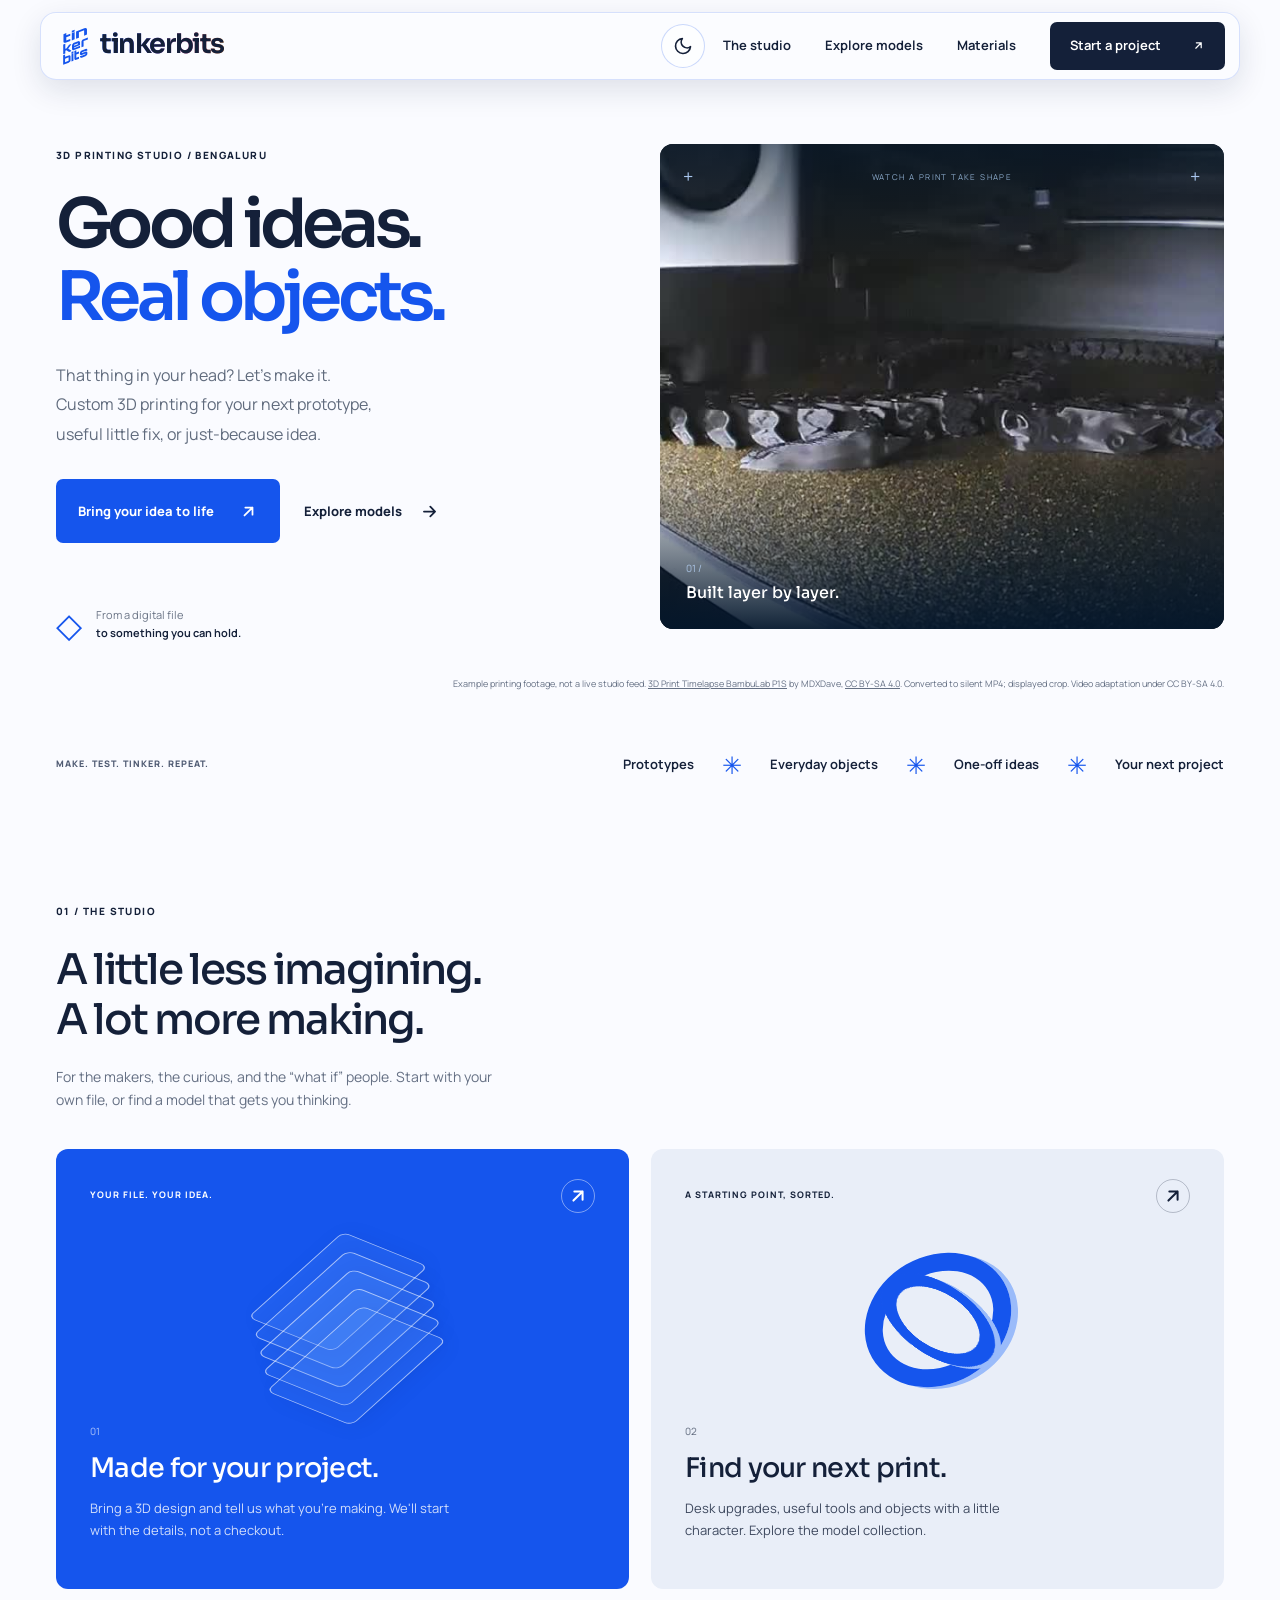
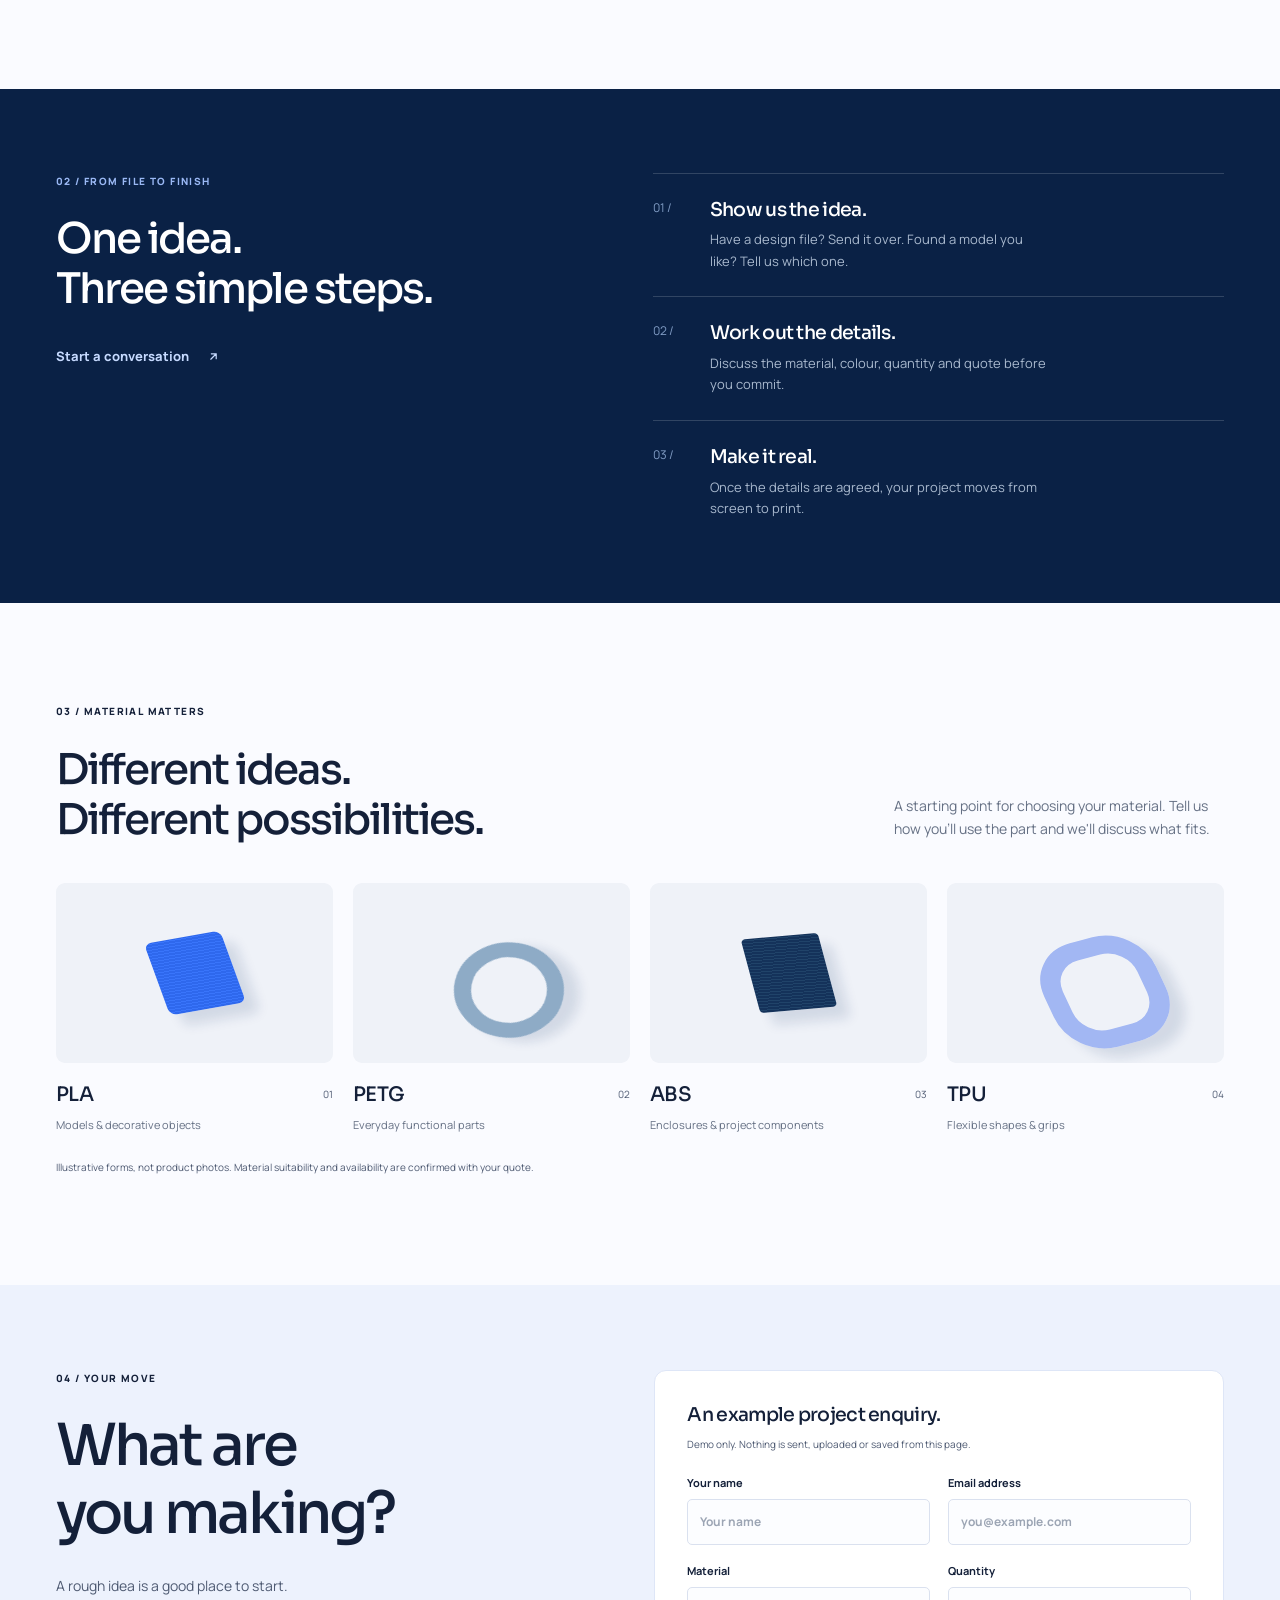
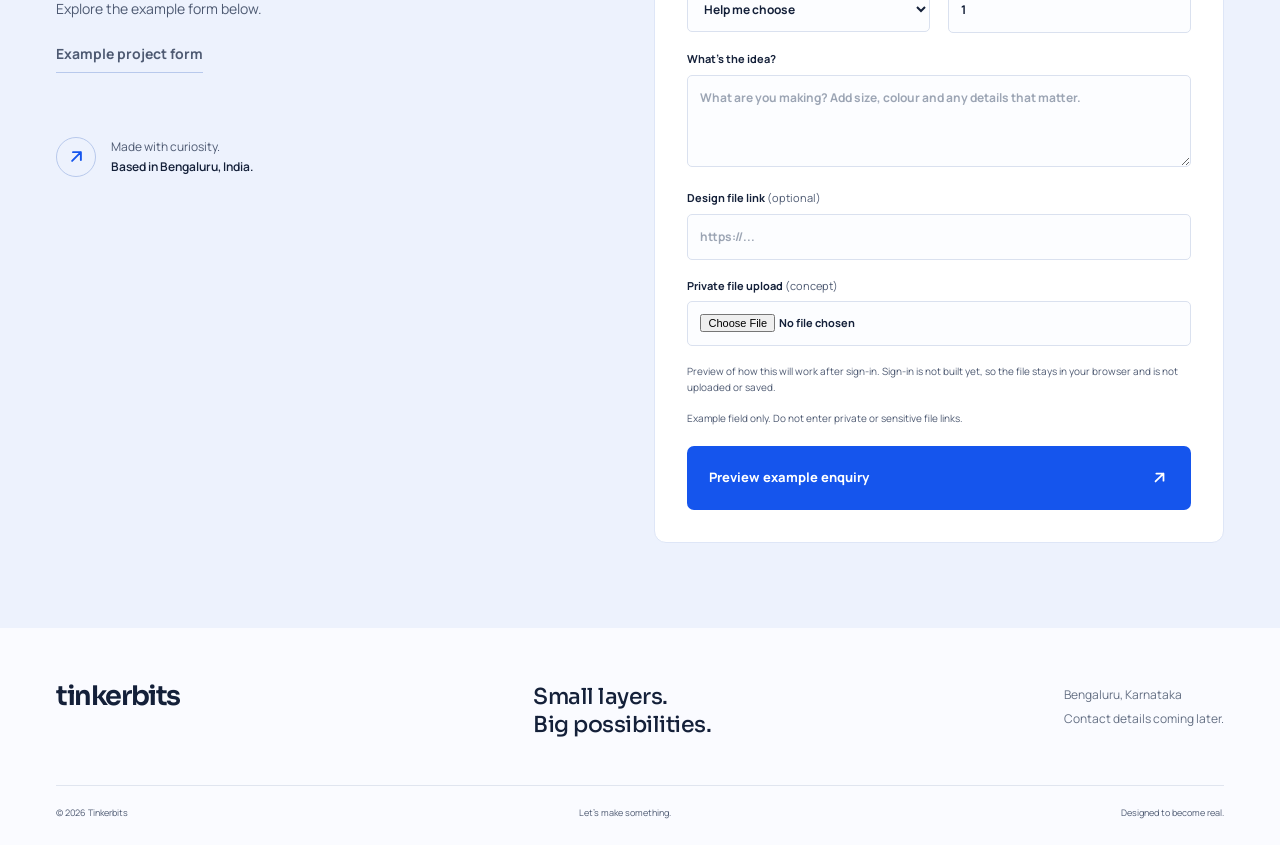
==== index.html @ 4473237a "v28 (index)" ====
<!doctype html> <html lang="en"> <head><!-- Font license notices:
Copyright 2019 The Sora Project Authors (https://github.com/sora-xor/sora-font)

This Font Software is licensed under the SIL Open Font License, Version 1.1.

This license is copied below, and is also available with a FAQ at: https://scripts.sil.org/OFL


-----------------------------------------------------------
SIL OPEN FONT LICENSE Version 1.1 - 26 February 2007
-----------------------------------------------------------

PREAMBLE
The goals of the Open Font License (OFL) are to stimulate worldwide
development of collaborative font projects, to support the font creation
efforts of academic and linguistic communities, and to provide a free and
open framework in which fonts may be shared and improved in partnership
with others.

The OFL allows the licensed fonts to be used, studied, modified and
redistributed freely as long as they are not sold by themselves. The
fonts, including any derivative works, can be bundled, embedded, 
redistributed and/or sold with any software provided that any reserved
names are not used by derivative works. The fonts and derivatives,
however, cannot be released under any other type of license. The
requirement for fonts to remain under this license does not apply
to any document created using the fonts or their derivatives.

DEFINITIONS
"Font Software" refers to the set of files released by the Copyright
Holder(s) under this license and clearly marked as such. This may
include source files, build scripts and documentation.

"Reserved Font Name" refers to any names specified as such after the
copyright statement(s).

"Original Version" refers to the collection of Font Software components as
distributed by the Copyright Holder(s).

"Modified Version" refers to any derivative made by adding to, deleting,
or substituting -- in part or in whole -- any of the components of the
Original Version, by changing formats or by porting the Font Software to a
new environment.

"Author" refers to any designer, engineer, programmer, technical
writer or other person who contributed to the Font Software.

PERMISSION & CONDITIONS
Permission is hereby granted, free of charge, to any person obtaining
a copy of the Font Software, to use, study, copy, merge, embed, modify,
redistribute, and sell modified and unmodified copies of the Font
Software, subject to the following conditions:

1) Neither the Font Software nor any of its individual components,
in Original or Modified Versions, may be sold by itself.

2) Original or Modified Versions of the Font Software may be bundled,
redistributed and/or sold with any software, provided that each copy
contains the above copyright notice and this license. These can be
included either as stand-alone text files, human-readable headers or
in the appropriate machine-readable metadata fields within text or
binary files as long as those fields can be easily viewed by the user.

3) No Modified Version of the Font Software may use the Reserved Font
Name(s) unless explicit written permission is granted by the corresponding
Copyright Holder. This restriction only applies to the primary font name as
presented to the users.

4) The name(s) of the Copyright Holder(s) or the Author(s) of the Font
Software shall not be used to promote, endorse or advertise any
Modified Version, except to acknowledge the contribution(s) of the
Copyright Holder(s) and the Author(s) or with their explicit written
permission.

5) The Font Software, modified or unmodified, in part or in whole,
must be distributed entirely under this license, and must not be
distributed under any other license. The requirement for fonts to
remain under this license does not apply to any document created
using the Font Software.

TERMINATION
This license becomes null and void if any of the above conditions are
not met.

DISCLAIMER
THE FONT SOFTWARE IS PROVIDED "AS IS", WITHOUT WARRANTY OF ANY KIND,
EXPRESS OR IMPLIED, INCLUDING BUT NOT LIMITED TO ANY WARRANTIES OF
MERCHANTABILITY, FITNESS FOR A PARTICULAR PURPOSE AND NONINFRINGEMENT
OF COPYRIGHT, PATENT, TRADEMARK, OR OTHER RIGHT. IN NO EVENT SHALL THE
COPYRIGHT HOLDER BE LIABLE FOR ANY CLAIM, DAMAGES OR OTHER LIABILITY,
INCLUDING ANY GENERAL, SPECIAL, INDIRECT, INCIDENTAL, OR CONSEQUENTIAL
DAMAGES, WHETHER IN AN ACTION OF CONTRACT, TORT OR OTHERWISE, ARISING
FROM, OUT OF THE USE OR INABILITY TO USE THE FONT SOFTWARE OR FROM
OTHER DEALINGS IN THE FONT SOFTWARE.

Copyright 2018 The Manrope Project Authors (https://github.com/googlefonts/manrope)

This Font Software is licensed under the SIL Open Font License, Version 1.1.
This license is copied below, and is also available with a FAQ at:
http://scripts.sil.org/OFL


-----------------------------------------------------------
SIL OPEN FONT LICENSE Version 1.1 - 26 February 2007
-----------------------------------------------------------

PREAMBLE
The goals of the Open Font License (OFL) are to stimulate worldwide
development of collaborative font projects, to support the font creation
efforts of academic and linguistic communities, and to provide a free and
open framework in which fonts may be shared and improved in partnership
with others.

The OFL allows the licensed fonts to be used, studied, modified and
redistributed freely as long as they are not sold by themselves. The
fonts, including any derivative works, can be bundled, embedded, 
redistributed and/or sold with any software provided that any reserved
names are not used by derivative works. The fonts and derivatives,
however, cannot be released under any other type of license. The
requirement for fonts to remain under this license does not apply
to any document created using the fonts or their derivatives.

DEFINITIONS
"Font Software" refers to the set of files released by the Copyright
Holder(s) under this license and clearly marked as such. This may
include source files, build scripts and documentation.

"Reserved Font Name" refers to any names specified as such after the
copyright statement(s).

"Original Version" refers to the collection of Font Software components as
distributed by the Copyright Holder(s).

"Modified Version" refers to any derivative made by adding to, deleting,
or substituting -- in part or in whole -- any of the components of the
Original Version, by changing formats or by porting the Font Software to a
new environment.

"Author" refers to any designer, engineer, programmer, technical
writer or other person who contributed to the Font Software.

PERMISSION & CONDITIONS
Permission is hereby granted, free of charge, to any person obtaining
a copy of the Font Software, to use, study, copy, merge, embed, modify,
redistribute, and sell modified and unmodified copies of the Font
Software, subject to the following conditions:

1) Neither the Font Software nor any of its individual components,
in Original or Modified Versions, may be sold by itself.

2) Original or Modified Versions of the Font Software may be bundled,
redistributed and/or sold with any software, provided that each copy
contains the above copyright notice and this license. These can be
included either as stand-alone text files, human-readable headers or
in the appropriate machine-readable metadata fields within text or
binary files as long as those fields can be easily viewed by the user.

3) No Modified Version of the Font Software may use the Reserved Font
Name(s) unless explicit written permission is granted by the corresponding
Copyright Holder. This restriction only applies to the primary font name as
presented to the users.

4) The name(s) of the Copyright Holder(s) or the Author(s) of the Font
Software shall not be used to promote, endorse or advertise any
Modified Version, except to acknowledge the contribution(s) of the
Copyright Holder(s) and the Author(s) or with their explicit written
permission.

5) The Font Software, modified or unmodified, in part or in whole,
must be distributed entirely under this license, and must not be
distributed under any other license. The requirement for fonts to
remain under this license does not apply to any document created
using the Font Software.

TERMINATION
This license becomes null and void if any of the above conditions are
not met.

DISCLAIMER
THE FONT SOFTWARE IS PROVIDED "AS IS", WITHOUT WARRANTY OF ANY KIND,
EXPRESS OR IMPLIED, INCLUDING BUT NOT LIMITED TO ANY WARRANTIES OF
MERCHANTABILITY, FITNESS FOR A PARTICULAR PURPOSE AND NONINFRINGEMENT
OF COPYRIGHT, PATENT, TRADEMARK, OR OTHER RIGHT. IN NO EVENT SHALL THE
COPYRIGHT HOLDER BE LIABLE FOR ANY CLAIM, DAMAGES OR OTHER LIABILITY,
INCLUDING ANY GENERAL, SPECIAL, INDIRECT, INCIDENTAL, OR CONSEQUENTIAL
DAMAGES, WHETHER IN AN ACTION OF CONTRACT, TORT OR OTHERWISE, ARISING
FROM, OUT OF THE USE OR INABILITY TO USE THE FONT SOFTWARE OR FROM
OTHER DEALINGS IN THE FONT SOFTWARE.

--> <meta charset="utf-8" /> <meta name="viewport" content="width=device-width,initial-scale=1" /> <meta name="theme-color" content="#1555ed" /> <script>(function(){try{var t=localStorage.getItem('tb-theme');if(t!=='dark'&&t!=='light'){t=window.matchMedia('(prefers-color-scheme: dark)').matches?'dark':'light'}}catch(e){t='light'}document.documentElement.dataset.theme=t;var m=document.querySelector('meta[name="theme-color"]');if(m)m.setAttribute('content',t==='dark'?'#0b1220':'#fafbff')})()</script> <title>Tinkerbits | 3D printing in Bengaluru</title> <meta name="description" content="A 3D printing studio in Bengaluru. Bring your own design or explore model ideas for your next project." />  <style>@font-face {
  font-family: Sora;
  src: url("[data-uri]") format("truetype");
  font-weight: 100 800;
  font-display: swap;
}
@font-face {
  font-family: Manrope;
  src: url("[data-uri]") format("truetype");
  font-weight: 200 800;
  font-display: swap;
}
* {
  box-sizing: border-box;
}
html {
  scroll-behavior: smooth;
  scroll-padding-top: 100px;
}
body {
  margin: 0;
  background: #fafbff;
  color: #142039;
  font:
    15px/1.65 Manrope,
    sans-serif;
}
a {
  color: inherit;
  text-decoration: none;
}
button,
input,
select,
textarea {
  font: inherit;
}
button,
a,
input,
select,
textarea {
  -webkit-tap-highlight-color: transparent;
}
a:focus-visible,
button:focus-visible,
input:focus-visible,
select:focus-visible,
textarea:focus-visible {
  outline: 3px solid #1555ed;
  outline-offset: 5px;
}
::selection {
  background: #1555ed;
  color: white;
}
img {
  display: block;
  max-width: 100%;
}
button {
  cursor: pointer;
}
.wrap {
  width: min(1280px, calc(100% - 112px));
  margin-inline: auto;
}
.site-header {
  height: 100px;
  display: flex;
  align-items: center;
  justify-content: space-between;
  width: min(1408px, calc(100% - 80px));
  margin: auto;
  border-bottom: 1px solid #e0e5ef;
  position: relative;
  z-index: 20;
}
.brand {
  display: flex;
  align-items: center;
  font:
    650 27px/1 Sora,
    sans-serif;
  letter-spacing: -1.4px;
}
.brand-dot {
  color: #1555ed;
}
.brand-mark {
  width: 29px;
  height: 31px;
  display: flex;
  align-items: center;
  justify-content: center;
  flex-direction: column;
  gap: 3px;
  margin-right: 10px;
}
.brand-mark i {
  height: 6px;
  width: 23px;
  background: #1555ed;
  transform: skewY(-21deg);
  display: block;
}
.site-header nav {
  display: flex;
  align-items: center;
  gap: 34px;
  font-size: 13px;
  font-weight: 650;
}
.site-header nav > a:not(.nav-cta):hover {
  color: #1555ed;
}
.nav-cta {
  background: #142039;
  color: #fff;
  padding: 13px 20px;
  border-radius: 7px;
  display: flex;
  gap: 30px;
}
.nav-cta:hover {
  background: #1555ed;
}
.menu-toggle {
  display: none;
}
.eyebrow {
  font-size: 10px;
  font-weight: 800;
  letter-spacing: 1.4px;
  display: flex;
  align-items: center;
  gap: 9px;
  margin: 0 0 25px;
}
.status-dot {
  width: 7px;
  height: 7px;
  border-radius: 50%;
  background: #1555ed;
  box-shadow: 0 0 0 4px #1555ed12;
}
h1,
h2,
h3,
p {
  margin-top: 0;
}
h1,
h2,
h3 {
  font-family: Sora, sans-serif;
}
h1 {
  font-size: clamp(48px, 5.3vw, 78px);
  line-height: 1.08;
  font-weight: 600;
  letter-spacing: -4.7px;
  margin-bottom: 26px;
}
h1 > span {
  color: #1555ed;
}
h2 {
  font-size: clamp(30px, 3.3vw, 46px);
  line-height: 1.18;
  font-weight: 500;
  letter-spacing: -2px;
}
h3 {
  font-weight: 500;
  letter-spacing: -0.7px;
  font-size: 23px;
  line-height: 1.3;
}
.hero {
  display: grid;
  grid-template-columns: 1fr 1fr;
  align-items: center;
  gap: 40px;
  padding-block: 64px 68px;
}
.hero-intro {
  font-size: 16px;
  color: #606b7d;
  line-height: 1.85;
  margin-bottom: 30px;
}
.hero-actions {
  display: flex;
  align-items: center;
  gap: 24px;
  flex-wrap: wrap;
}
.button {
  display: inline-flex;
  justify-content: space-between;
  align-items: center;
  gap: 25px;
  padding: 17px 22px;
  border-radius: 7px;
  border: 0;
  font-size: 13px;
  font-weight: 750;
  transition:
    background 0.2s,
    transform 0.2s;
}
.blue {
  background: #1555ed;
  color: white;
}
.blue:hover {
  background: #0c3bb8;
  transform: translateY(-2px);
}
.button span,
.text-link span {
  font-size: 18px;
}
.text-link {
  font-weight: 750;
  font-size: 13px;
  border-bottom: 1px solid #bac3d5;
  padding-block: 8px;
  display: inline-flex;
  gap: 18px;
  align-items: center;
}
.text-link:hover {
  color: #1555ed;
}
.hero-bottom {
  display: flex;
  align-items: center;
  gap: 14px;
  border-top: 1px solid #e0e5ef;
  margin-top: 41px;
  padding-top: 22px;
  color: #6a7486;
  font-size: 11px;
  line-height: 1.6;
  max-width: 340px;
}
.hero-bottom p {
  margin: 0;
}
.hero-bottom strong {
  color: #142039;
  font-weight: 650;
}
.mini-cube {
  font-size: 34px;
  line-height: 1;
  color: #1555ed;
}
.hero-visual {
  background: #071a35;
  position: relative;
  border-radius: 13px;
  margin: 0 0 15px;
  isolation: isolate;
  align-self: stretch;
  display: flex;
  flex-direction: column;
  min-height: 485px;
}
.visual-top {
  color: #8daccd;
  display: flex;
  align-items: center;
  justify-content: space-between;
  padding: 18px 23px;
  font-size: 8px;
  letter-spacing: 1.4px;
  position: relative;
  z-index: 1;
}
.tiny-cross {
  font-size: 18px;
  color: #5e83b1;
}
.hero-visual img {
  width: 100%;
  height: 100%;
  min-height: 0;
  flex: 1;
  object-fit: cover;
  border-radius: 0 0 13px 13px;
  position: absolute;
  inset: 0;
}
.hero-visual:after {
  content: "";
  position: absolute;
  inset: 0;
  border-radius: 13px;
  background: linear-gradient(
    #03162ba0,
    transparent 25%,
    transparent 65%,
    #03162bf0
  );
}
.visual-caption {
  display: flex;
  justify-content: space-between;
  gap: 12px;
  color: #fff;
  margin-top: auto;
  padding: 26px;
  z-index: 1;
  position: relative;
}
.visual-caption > div {
  display: flex;
  flex-direction: column;
  gap: 6px;
}
.caption-number {
  font-size: 10px;
  color: #abc4e4;
}
.visual-caption strong {
  font:
    500 16px Sora,
    sans-serif;
}
.visual-caption > span {
  font-size: 7px;
  letter-spacing: 1px;
  color: #c2d5ef;
  text-align: right;
  align-self: end;
}
.visual-tab {
  position: absolute;
  right: 25px;
  bottom: -15px;
  padding: 9px 18px;
  background: #1555ed;
  color: white;
  font-size: 9px;
  font-weight: 750;
  letter-spacing: 1px;
  border-radius: 4px;
  z-index: 2;
}
.discipline-strip {
  border-top: 1px solid #e0e5ef;
  border-bottom: 1px solid #e0e5ef;
}
.discipline-strip > .wrap {
  display: flex;
  align-items: center;
  justify-content: space-between;
  gap: 20px;
  min-height: 77px;
}
.discipline-strip span {
  font-size: 9px;
  letter-spacing: 1px;
  font-weight: 800;
  color: #758099;
}
.discipline-strip p {
  display: flex;
  align-items: center;
  gap: 28px;
  margin: 0;
  font-size: 13px;
  font-weight: 650;
}
.discipline-strip b {
  color: #1555ed;
  font-size: 24px;
  font-weight: 400;
}
.section {
  padding-block: 100px;
}
.section-heading {
  max-width: 650px;
  margin-bottom: 38px;
}
.section-heading > p:not(.eyebrow) {
  max-width: 440px;
  color: #657084;
  font-size: 14px;
  margin: 0;
}
.section-heading h2 {
  margin-bottom: 20px;
}
.service-grid {
  display: grid;
  grid-template-columns: 1fr 1fr;
  gap: 22px;
}
.service-card {
  border-radius: 12px;
  padding: 30px 34px 34px;
  position: relative;
  overflow: hidden;
  display: flex;
  flex-direction: column;
  min-height: 440px;
  transition: transform 0.25s;
}
.service-card:hover {
  transform: translateY(-4px);
}
.custom {
  background: #1555ed;
  color: #fff;
}
.library {
  background: #e9eef8;
  color: #142039;
}
.card-top {
  display: flex;
  justify-content: space-between;
  align-items: center;
  font-size: 9px;
  font-weight: 750;
  letter-spacing: 1px;
}
.round-arrow {
  width: 34px;
  height: 34px;
  border: 1px solid #ffffff70;
  border-radius: 50%;
  display: grid;
  place-items: center;
  font-size: 21px;
}
.library .round-arrow {
  border-color: #14203940;
}
.card-number {
  font-size: 10px;
  opacity: 0.65;
  display: block;
  margin-bottom: 12px;
}
.service-card h3 {
  margin-bottom: 12px;
  font-size: 27px;
}
.service-card p {
  font-size: 13px;
  max-width: 365px;
  margin: 0;
  opacity: 0.8;
}
.layer-graphic {
  height: 190px;
  position: relative;
  width: 160px;
  margin: 12px auto 8px;
  transform: rotate(-14deg);
}
.layer-graphic i {
  position: absolute;
  width: 128px;
  height: 83px;
  border: 1px solid #ffffff95;
  background: #74a4ff20;
  transform: rotate(-28deg) skewX(26deg);
  left: 18px;
  top: 25px;
  border-radius: 7px;
  box-shadow: 0 5px 20px #11205b10;
}
.layer-graphic i:nth-child(2) {
  top: 44px;
}
.layer-graphic i:nth-child(3) {
  top: 63px;
}
.layer-graphic i:nth-child(4) {
  top: 82px;
}
.layer-graphic i:nth-child(5) {
  top: 101px;
}
.orbital-graphic {
  position: relative;
  width: 200px;
  height: 190px;
  margin: 12px auto 8px;
  transform: rotate(-30deg);
}
.orbital-graphic i {
  position: absolute;
  inset: 31px 24px;
  border: 18px solid #1555ed;
  border-radius: 50%;
  box-shadow: 5px 5px 0 #9abbfa;
}
.orbital-graphic i:nth-child(2) {
  transform: rotateY(60deg) rotateX(20deg);
}
.orbital-graphic i:nth-child(3) {
  transform: rotateY(-60deg) rotateX(-20deg);
}
.process {
  background: #0a2145;
  color: #fff;
  padding-block: 84px;
}
.process > .wrap {
  display: grid;
  grid-template-columns: 1fr 1.15fr;
  gap: 100px;
}
.process .eyebrow {
  color: #9ab8f4;
}
.process h2 {
  margin-bottom: 24px;
}
.process .text-link {
  color: #c6daff;
  border-color: #526787;
}
.steps article {
  display: grid;
  grid-template-columns: 42px 1fr;
  gap: 7px 15px;
  border-top: 1px solid #ffffff29;
  padding: 24px 0;
}
.steps article:last-child {
  padding-bottom: 0;
}
.steps article > span {
  grid-row: 1/3;
  color: #819dc5;
  font-size: 12px;
}
.steps h3 {
  font-size: 19px;
  margin: 0;
}
.steps p {
  grid-column: 2;
  color: #a9b9ce;
  font-size: 13px;
  margin: 0;
  max-width: 340px;
}
.horizontal {
  max-width: none;
  display: flex;
  justify-content: space-between;
  align-items: flex-end;
  gap: 50px;
}
.horizontal h2 {
  margin: 0;
}
.horizontal > p:not(.eyebrow) {
  max-width: 330px;
  margin-bottom: 4px;
}
.material-grid {
  display: grid;
  grid-template-columns: repeat(4, 1fr);
  gap: 20px;
}
.material-grid article {
  min-width: 0;
}
.material-object {
  height: 180px;
  background: #eff2f8;
  position: relative;
  overflow: hidden;
  border-radius: 9px;
}
.material-object:before {
  content: "";
  position: absolute;
  left: calc(50% - 38px);
  top: calc(50% - 38px);
  width: 76px;
  height: 76px;
  box-shadow: 10px 13px 12px #0e2c6820;
  background: repeating-linear-gradient(
    0deg,
    #2e68ed 0px,
    #2e68ed 2px,
    #3975fb 2px,
    #3975fb 3px
  );
  border-radius: 7px;
  transform: rotate(-20deg) skewY(10deg);
}
.petg:before {
  border-radius: 50%;
  border: 17px solid #8eabc6;
  background: transparent;
  transform: rotateX(30deg) rotateZ(-35deg);
}
.abs:before {
  background: repeating-linear-gradient(
    0deg,
    #14325a 0px,
    #14325a 2px,
    #204369 2px,
    #204369 3px
  );
  border-radius: 4px;
  transform: rotate(-15deg) skewY(10deg);
}
.tpu:before {
  border-radius: 40%;
  background: transparent;
  border: 19px solid #a2b7f3;
  transform: rotate(-25deg) skewY(10deg);
}
.material-title {
  display: flex;
  align-items: center;
  justify-content: space-between;
  margin-top: 19px;
}
.material-title h3 {
  font-size: 20px;
  margin: 0;
}
.material-title span {
  font-size: 10px;
  color: #8390a2;
}
.material-grid p {
  font-size: 11px;
  color: #657084;
  margin: 8px 0 0;
}
.material-disclaimer {
  font-size: 10px;
  color: #768196;
  margin-top: 25px;
}
.quote-section {
  background: #edf2fd;
  padding-block: 85px;
}
.quote-layout {
  display: grid;
  grid-template-columns: 1fr 1.12fr;
  gap: 90px;
}
.quote-copy h2 {
  font-size: 58px;
  letter-spacing: -3px;
  margin-bottom: 25px;
}
.quote-copy > p:not(.eyebrow) {
  color: #657084;
  font-size: 14px;
}
.contact-email {
  font-size: 15px;
  font-weight: 700;
  border-bottom: 1px solid #b8c9ec;
  padding-bottom: 7px;
  display: inline-block;
  margin-top: 8px;
}
.location {
  display: flex;
  gap: 15px;
  align-items: center;
  margin-top: 50px;
  font-size: 12px;
  color: #657084;
}
.location > span {
  border: 1px solid #b8c9ec;
  width: 40px;
  height: 40px;
  display: grid;
  place-items: center;
  border-radius: 50%;
  color: #1555ed;
  font-size: 20px;
}
.location p {
  margin: 0;
}
.location strong {
  color: #142039;
  font-weight: 600;
}
form {
  background: #fff;
  border: 1px solid #dee6f7;
  border-radius: 12px;
  padding: 32px;
}
form h3 {
  font-size: 19px;
  margin-bottom: 8px;
}
.form-note {
  font-size: 10px;
  color: #748097;
  line-height: 1.6;
  margin-bottom: 22px;
}
.form-row {
  display: grid;
  grid-template-columns: 1fr 1fr;
  gap: 18px;
}
label {
  display: block;
  font-size: 11px;
  font-weight: 700;
  margin-bottom: 17px;
}
input,
select,
textarea {
  width: 100%;
  border: 1px solid #dae1ef;
  border-radius: 5px;
  padding: 12px;
  background: #fcfdff;
  color: #142039;
  margin-top: 7px;
  font-size: 12px;
  min-height: 45px;
}
textarea {
  resize: vertical;
  min-height: 92px;
}
input::placeholder,
textarea::placeholder {
  color: #9ca5b4;
}
.optional {
  color: #8390a3;
  font-weight: 400;
}
.file-hint {
  margin-top: -7px;
  margin-bottom: 20px;
}
form .button {
  width: 100%;
}
.form-status {
  font-size: 11px;
  color: #1555ed;
  margin: 12px 0 0;
}
.form-status:empty {
  display: none;
}
footer {
  padding-block: 55px 24px;
}
.footer-main {
  display: flex;
  justify-content: space-between;
  gap: 30px;
  padding-bottom: 45px;
}
.footer-main > .brand {
  align-self: flex-start;
}
.footer-main p {
  font:
    500 22px/1.3 Sora,
    sans-serif;
  letter-spacing: -0.5px;
  margin: 0;
}
.footer-main > div {
  font-size: 12px;
  color: #657084;
  line-height: 2;
}
.footer-main > div a {
  color: #142039;
}
.footer-bottom {
  display: flex;
  justify-content: space-between;
  gap: 20px;
  border-top: 1px solid #e0e5ef;
  padding-top: 20px;
  font-size: 9px;
  color: #758099;
}
.catalogue-intro {
  padding-block: 70px 45px;
}
.catalogue-intro h1 {
  font-size: 62px;
}
.catalogue-sub {
  display: flex;
  align-items: flex-end;
  justify-content: space-between;
  gap: 35px;
  color: #657084;
  font-size: 14px;
}
.catalogue-sub p {
  margin: 0;
}
.catalogue-sub > span {
  font-size: 9px;
  font-weight: 750;
  letter-spacing: 1px;
}
.catalogue {
  padding-bottom: 80px;
}
.catalogue-controls {
  display: flex;
  justify-content: space-between;
  align-items: center;
  gap: 25px;
  padding: 22px 0;
  border-block: 1px solid #e0e5ef;
}
.search {
  display: flex;
  align-items: center;
  border: 1px solid #dce3f0;
  border-radius: 6px;
  padding: 0 13px;
  min-width: 220px;
  margin: 0;
}
.search > span {
  font-size: 24px;
}
.search input {
  border: 0;
  background: transparent;
  margin: 0;
}
.filters {
  display: flex;
  gap: 6px;
  flex-wrap: wrap;
}
.filters button {
  border: 0;
  padding: 12px 16px;
  background: transparent;
  border-radius: 5px;
  font-size: 12px;
  color: #657084;
}
.filters button.active {
  background: #1555ed;
  color: white;
}
.results-label {
  display: flex;
  justify-content: space-between;
  font-size: 9px;
  color: #758099;
  margin: 24px 0;
  letter-spacing: 0.7px;
}
.catalogue-grid {
  display: grid;
  grid-template-columns: repeat(3, 1fr);
  gap: 28px 24px;
}
.model-card {
  border: 1px solid #e0e5ef;
  border-radius: 10px;
  overflow: hidden;
  background: white;
}
.model-image {
  height: 205px;
  display: grid;
  place-items: center;
  background: #edf2fb;
  position: relative;
}
.model-image svg {
  width: 100px;
  height: 100px;
  filter: drop-shadow(4px 5px 0 #9ebcff40);
}
.model-image > .model-index {
  position: absolute;
  left: 17px;
  top: 15px;
  font-size: 9px;
  color: #758099;
}
.model-body {
  padding: 24px;
}
.model-body > span {
  font-size: 9px;
  text-transform: uppercase;
  color: #758099;
  letter-spacing: 1px;
}
.model-body h3 {
  font-size: 20px;
  margin: 9px 0;
}
.model-body p {
  font-size: 12px;
  color: #657084;
  margin-bottom: 20px;
  min-height: 40px;
}
.model-body a {
  display: flex;
  align-items: center;
  justify-content: space-between;
  font-size: 11px;
  font-weight: 750;
  border-top: 1px solid #e0e5ef;
  padding-top: 15px;
}
.model-body a:hover {
  color: #1555ed;
}
.model-body a > span {
  font-size: 19px;
}
.empty-state {
  text-align: center;
  padding: 50px;
}
.catalogue-note {
  margin-top: 50px;
  padding: 30px;
  background: #edf2fd;
  border-radius: 9px;
}
.catalogue-note strong {
  font:
    500 21px Sora,
    sans-serif;
  letter-spacing: -0.5px;
}
.catalogue-note p {
  font-size: 12px;
  color: #657084;
  margin: 10px 0;
}
.catalogue-note a {
  margin-top: 4px;
}
@media (min-width: 1600px) {
  .hero-visual {
    min-height: 540px;
  }
}
@media (max-width: 1100px) {
  .wrap {
    width: calc(100% - 64px);
  }
  .site-header {
    width: calc(100% - 48px);
  }
  .site-header nav {
    gap: 22px;
  }
  .hero {
    gap: 30px;
    padding-block: 50px;
  }
  h1 {
    font-size: 57px;
    letter-spacing: -3.8px;
  }
  .hero-actions {
    gap: 16px;
  }
  .hero-visual {
    min-height: 460px;
  }
  .hero-intro {
    font-size: 14px;
  }
  .discipline-strip p {
    gap: 15px;
    font-size: 11px;
  }
  .process > .wrap {
    gap: 50px;
  }
  .quote-layout {
    gap: 45px;
  }
  .quote-copy h2 {
    font-size: 50px;
  }
  .catalogue-intro h1 {
    font-size: 52px;
  }
  .catalogue-controls {
    flex-wrap: wrap;
  }
  .service-card {
    padding: 25px;
  }
  .service-card h3 {
    font-size: 24px;
  }
}
@media (max-width: 760px) {
  .wrap {
    width: calc(100% - 40px);
  }
  .site-header {
    width: calc(100% - 40px);
    height: 78px;
  }
  .brand {
    font-size: 23px;
    letter-spacing: -1.2px;
  }
  .brand-mark {
    transform: scale(0.85);
    margin-right: 5px;
  }
  .menu-toggle {
    display: flex;
    gap: 15px;
    align-items: center;
    background: transparent;
    border: 1px solid #d4deee;
    border-radius: 6px;
    padding: 9px 12px;
    color: #142039;
    font-size: 11px;
    min-height: 44px;
  }
  .menu-toggle span {
    font-size: 20px;
    line-height: 1;
  }
  .site-header nav {
    display: none;
    position: absolute;
    top: 68px;
    right: 0;
    left: 0;
    background: #fff;
    border: 1px solid #dbe3f1;
    box-shadow: 0 15px 30px #10214215;
    padding: 20px;
    border-radius: 8px;
    align-items: stretch;
    gap: 5px;
  }
  .site-header nav.open {
    display: flex;
    flex-direction: column;
  }
  .site-header nav > a {
    padding: 12px;
  }
  .site-header nav .nav-cta {
    margin-top: 5px;
    justify-content: space-between;
  }
  .hero {
    grid-template-columns: 1fr;
    gap: 32px;
    padding-block: 35px 45px;
  }
  .eyebrow {
    font-size: 8px;
    letter-spacing: 1.1px;
    margin-bottom: 22px;
  }
  h1 {
    font-size: 51px;
    letter-spacing: -3.5px;
    line-height: 1.12;
    margin-bottom: 22px;
  }
  .hero-intro {
    font-size: 14px;
    line-height: 1.8;
    margin-bottom: 23px;
  }
  .hero-actions {
    gap: 20px;
  }
  .button {
    font-size: 11px;
    padding: 15px 17px;
    gap: 18px;
    min-height: 48px;
  }
  .text-link {
    font-size: 11px;
    gap: 10px;
  }
  .hero-bottom {
    display: none;
  }
  .hero-visual {
    min-height: 315px;
    margin-bottom: 10px;
  }
  .hero-visual img {
    object-fit: cover;
    object-position: center 53%;
  }
  .visual-top {
    padding: 15px 18px;
    font-size: 6px;
    letter-spacing: 1px;
  }
  .visual-caption {
    padding: 20px;
  }
  .visual-caption strong {
    font-size: 14px;
  }
  .visual-caption > span {
    font-size: 6px;
  }
  .visual-tab {
    font-size: 7px;
    right: 20px;
    bottom: -12px;
  }
  .discipline-strip > .wrap {
    min-height: 85px;
    align-items: flex-start;
    justify-content: center;
    flex-direction: column;
    gap: 5px;
    padding-block: 15px;
  }
  .discipline-strip span {
    font-size: 7px;
  }
  .discipline-strip p {
    font-size: 9px;
    gap: 9px;
    flex-wrap: wrap;
  }
  .discipline-strip b {
    font-size: 16px;
  }
  .section {
    padding-block: 58px;
  }
  h2 {
    font-size: 31px;
    letter-spacing: -1.5px;
  }
  .section-heading {
    margin-bottom: 26px;
  }
  .section-heading > p:not(.eyebrow) {
    font-size: 12px;
  }
  .service-grid {
    grid-template-columns: 1fr;
    gap: 15px;
  }
  .service-card {
    min-height: 370px;
    padding: 24px;
  }
  .service-card h3 {
    font-size: 24px;
  }
  .service-card p {
    font-size: 12px;
  }
  .card-top {
    font-size: 8px;
  }
  .layer-graphic,
  .orbital-graphic {
    height: 160px;
    margin-block: 10px;
  }
  .process {
    padding-block: 55px;
  }
  .process > .wrap {
    grid-template-columns: 1fr;
    gap: 30px;
  }
  .process-heading .text-link {
    margin-top: 0;
  }
  .process h2 {
    margin-bottom: 14px;
  }
  .steps article {
    padding-block: 20px;
    grid-template-columns: 32px 1fr;
  }
  .steps h3 {
    font-size: 18px;
  }
  .steps p {
    font-size: 12px;
  }
  .horizontal {
    display: block;
  }
  .horizontal > p:not(.eyebrow) {
    margin-top: 18px;
  }
  .material-grid {
    grid-template-columns: 1fr 1fr;
    gap: 26px 16px;
  }
  .material-object {
    height: 146px;
  }
  .material-title {
    margin-top: 14px;
  }
  .material-title h3 {
    font-size: 18px;
  }
  .material-grid p {
    font-size: 10px;
  }
  .material-disclaimer {
    font-size: 9px;
    line-height: 1.7;
  }
  .quote-section {
    padding-block: 55px;
  }
  .quote-layout {
    grid-template-columns: 1fr;
    gap: 30px;
  }
  .quote-copy h2 {
    font-size: 44px;
    letter-spacing: -2.5px;
    margin-bottom: 20px;
  }
  .quote-copy > p:not(.eyebrow) {
    font-size: 13px;
  }
  .location {
    margin-top: 25px;
  }
  form {
    padding: 22px;
  }
  .form-row {
    gap: 12px;
  }
  form h3 {
    font-size: 17px;
  }
  .form-note {
    font-size: 9px;
  }
  label {
    font-size: 10px;
  }
  input,
  select,
  textarea {
    font-size: 11px;
    padding: 11px;
  }
  .footer-main {
    display: grid;
    grid-template-columns: 1fr 1fr;
    gap: 30px;
  }
  .footer-main > .brand {
    grid-column: 1/-1;
  }
  .footer-main p {
    font-size: 19px;
  }
  .footer-main > div {
    font-size: 10px;
  }
  .footer-bottom {
    flex-wrap: wrap;
    font-size: 8px;
    gap: 15px;
  }
  .footer-bottom > span:last-child {
    display: none;
  }
  footer {
    padding-block: 35px 20px;
  }
  .catalogue-intro {
    padding-block: 40px 28px;
  }
  .catalogue-intro h1 {
    font-size: 40px;
    letter-spacing: -2.4px;
  }
  .catalogue-sub {
    display: block;
    font-size: 12px;
  }
  .catalogue-sub > span {
    display: block;
    margin-top: 24px;
    font-size: 8px;
  }
  .catalogue-controls {
    gap: 14px;
    padding-block: 17px;
  }
  .search {
    width: 100%;
  }
  .filters {
    gap: 4px;
  }
  .filters button {
    font-size: 10px;
    padding: 10px 13px;
    min-height: 44px;
  }
  .results-label {
    font-size: 7px;
    gap: 20px;
    align-items: center;
    margin: 20px 0;
  }
  .results-label > span:last-child {
    max-width: 130px;
    text-align: right;
  }
  .catalogue-grid {
    grid-template-columns: 1fr 1fr;
    gap: 12px;
  }
  .model-image {
    height: 140px;
  }
  .model-image svg {
    width: 75px;
    height: 75px;
  }
  .model-body {
    padding: 14px;
  }
  .model-body > span {
    font-size: 7px;
  }
  .model-body h3 {
    font-size: 15px;
    letter-spacing: -0.5px;
  }
  .model-body p {
    font-size: 10px;
    margin-bottom: 14px;
    min-height: 65px;
  }
  .model-body a {
    font-size: 9px;
  }
  .model-body a > span {
    font-size: 16px;
  }
  .catalogue-note {
    padding: 22px;
    margin-top: 30px;
  }
  .catalogue-note strong {
    font-size: 18px;
  }
  .catalogue-note p {
    font-size: 11px;
  }
  .catalogue {
    padding-bottom: 45px;
  }
}
@media (max-width: 360px) {
  h1 {
    font-size: 44px;
    letter-spacing: -3px;
  }
  .hero-actions {
    gap: 12px;
  }
  .hero-actions .button {
    font-size: 10px;
    padding-inline: 12px;
  }
  .hero-actions .text-link {
    font-size: 10px;
  }
  .hero-visual {
    min-height: 280px;
  }
  .discipline-strip p {
    font-size: 8px;
    gap: 7px;
  }
  .form-row {
    grid-template-columns: 1fr;
    gap: 0;
  }
  .catalogue-grid {
    grid-template-columns: 1fr;
  }
  .model-body p {
    min-height: 0;
  }
  .catalogue-intro h1 {
    font-size: 35px;
  }
  .filters button {
    padding-inline: 10px;
  }
  .desktop-only {
    display: none;
  }
}
@media (prefers-reduced-motion: reduce) {
  html {
    scroll-behavior: auto;
  }
  *,
  *:before,
  *:after {
    transition: none !important;
    animation: none !important;
  }
}
.hero-visual video{position:absolute;inset:0;width:100%;height:100%;object-fit:cover;border-radius:13px}.video-toggle{position:absolute;right:20px;top:48px;z-index:3;border:1px solid #ffffff70;background:#071a35b0;color:#fff;padding:8px 12px;border-radius:4px;font:600 10px Manrope,sans-serif;min-height:36px}.video-credit{font-size:9px;color:#657084;line-height:1.6;text-align:right;margin:-35px auto 35px}.video-credit a{text-decoration:underline}.hero-visual:after{pointer-events:none}@media(max-width:760px){.video-credit{text-align:left;margin:-20px auto 25px;font-size:8px}.video-toggle{top:40px;font-size:9px;right:15px}.hero-visual video{object-position:48% center}} 
/* Theme toggle */
.theme-toggle {
  margin-left: auto;
  margin-right: 18px;
  background: transparent;
  border: 1px solid #d4deee;
  border-radius: 6px;
  color: #142039;
  font-size: 11px;
  font-weight: 750;
  padding: 9px 12px;
  min-height: 44px;
  display: inline-flex;
  align-items: center;
  gap: 8px;
}
.theme-icon {
  display: inline-flex;
}
.theme-toggle:hover {
  color: #1555ed;
  border-color: #1555ed;
}

/* Dark theme */
html[data-theme="dark"] {
  color-scheme: dark;
}
html[data-theme="dark"] body {
  background: #0b1220;
  color: #e4eaf6;
}
html[data-theme="dark"] a:focus-visible,
html[data-theme="dark"] button:focus-visible,
html[data-theme="dark"] input:focus-visible,
html[data-theme="dark"] select:focus-visible,
html[data-theme="dark"] textarea:focus-visible {
  outline-color: #6b93ff;
}
html[data-theme="dark"] .site-header {
  border-color: #22304a;
}
html[data-theme="dark"] .nav-cta {
  background: #e4eaf6;
  color: #0b1220;
}
html[data-theme="dark"] .nav-cta:hover {
  background: #1555ed;
  color: #fff;
}
html[data-theme="dark"] .site-header nav > a:not(.nav-cta):hover {
  color: #6b93ff;
}
html[data-theme="dark"] .theme-toggle,
html[data-theme="dark"] .menu-toggle {
  border-color: #33415e;
  color: #e4eaf6;
}
html[data-theme="dark"] h1 > span {
  color: #5b86ff;
}
html[data-theme="dark"] .hero-intro {
  color: #9aa7c0;
}
html[data-theme="dark"] .blue:hover {
  background: #2e68ed;
}
html[data-theme="dark"] .text-link {
  border-color: #33415e;
}
html[data-theme="dark"] .text-link:hover {
  color: #6b93ff;
}
html[data-theme="dark"] .hero-bottom {
  border-color: #22304a;
  color: #8b98b3;
}
html[data-theme="dark"] .hero-bottom strong {
  color: #e4eaf6;
}
html[data-theme="dark"] .hero-visual {
  border: 1px solid #22304a;
}
html[data-theme="dark"] .video-credit {
  color: #8b98b3;
}
html[data-theme="dark"] .discipline-strip {
  border-color: #22304a;
}
html[data-theme="dark"] .discipline-strip span {
  color: #8b98b3;
}
html[data-theme="dark"] .discipline-strip b {
  color: #4d7dff;
}
html[data-theme="dark"] .section-heading > p:not(.eyebrow) {
  color: #9aa7c0;
}
html[data-theme="dark"] .library {
  background: #16223c;
  color: #e4eaf6;
}
html[data-theme="dark"] .library .round-arrow {
  border-color: #ffffff40;
}
html[data-theme="dark"] .orbital-graphic i {
  box-shadow: 5px 5px 0 #2e68ed;
}
html[data-theme="dark"] .material-object {
  background: #16223c;
}
html[data-theme="dark"] .abs:before {
  background: repeating-linear-gradient(
    0deg,
    #2e68ed 0px,
    #2e68ed 2px,
    #3975fb 2px,
    #3975fb 3px
  );
}
html[data-theme="dark"] .material-title span,
html[data-theme="dark"] .material-disclaimer {
  color: #8b98b3;
}
html[data-theme="dark"] .material-grid p {
  color: #9aa7c0;
}
html[data-theme="dark"] .quote-section {
  background: #0e1830;
}
html[data-theme="dark"] .quote-copy > p:not(.eyebrow) {
  color: #9aa7c0;
}
html[data-theme="dark"] .contact-email {
  border-color: #3a4a6b;
}
html[data-theme="dark"] .location {
  color: #9aa7c0;
}
html[data-theme="dark"] .location > span {
  border-color: #3a4a6b;
}
html[data-theme="dark"] .location strong {
  color: #e4eaf6;
}
html[data-theme="dark"] form {
  background: #111c33;
  border-color: #22304a;
}
html[data-theme="dark"] .form-note {
  color: #8b98b3;
}
html[data-theme="dark"] input,
html[data-theme="dark"] select,
html[data-theme="dark"] textarea {
  background: #0c1526;
  border-color: #2a3852;
  color: #e4eaf6;
}
html[data-theme="dark"] input::placeholder,
html[data-theme="dark"] textarea::placeholder {
  color: #5f6f8c;
}
html[data-theme="dark"] .optional {
  color: #8b98b3;
}
html[data-theme="dark"] .form-status {
  color: #6b93ff;
}
html[data-theme="dark"] .footer-main > div {
  color: #9aa7c0;
}
html[data-theme="dark"] .footer-main > div a {
  color: #e4eaf6;
}
html[data-theme="dark"] .footer-bottom {
  border-color: #22304a;
  color: #8b98b3;
}
html[data-theme="dark"] .catalogue-sub {
  color: #9aa7c0;
}
html[data-theme="dark"] .catalogue-controls {
  border-color: #22304a;
}
html[data-theme="dark"] .search {
  border-color: #2a3852;
}
html[data-theme="dark"] .search input {
  background: transparent;
  border: 0;
}
html[data-theme="dark"] .filters button {
  color: #9aa7c0;
}
html[data-theme="dark"] .results-label {
  color: #8b98b3;
}
html[data-theme="dark"] .model-card {
  background: #111c33;
  border-color: #22304a;
}
html[data-theme="dark"] .model-image {
  background: #16223c;
}
html[data-theme="dark"] .model-image > .model-index,
html[data-theme="dark"] .model-body > span {
  color: #8b98b3;
}
html[data-theme="dark"] .model-body p {
  color: #9aa7c0;
}
html[data-theme="dark"] .model-body a {
  border-top-color: #22304a;
}
html[data-theme="dark"] .model-body a:hover {
  color: #6b93ff;
}
html[data-theme="dark"] .catalogue-note {
  background: #0e1830;
}
html[data-theme="dark"] .catalogue-note p {
  color: #9aa7c0;
}
@media (max-width: 760px) {
  html[data-theme="dark"] .site-header nav {
    background: #111c33;
    border-color: #2a3852;
    box-shadow: 0 15px 30px #00000059;
  }
  html[data-theme="dark"] .theme-toggle {
    margin-right: 12px;
  }
  .theme-toggle .theme-label {
    display: none;
  }
}
/* Fixed rounded liquid-glass navbar - true liquid glass revision (13 Nov 2026) */
html{scroll-padding-top:110px}
.site-header{position:sticky;top:12px;z-index:100;height:68px;margin:12px auto 0;padding:0 14px 0 20px;border:1px solid rgba(255,255,255,.55);border-radius:16px;background:linear-gradient(135deg,rgba(255,255,255,.30),rgba(226,236,255,.14));-webkit-backdrop-filter:blur(4px) saturate(1.5) brightness(1.05);backdrop-filter:blur(4px) saturate(1.5) brightness(1.05);box-shadow:0 10px 30px #1021421f,0 1px 0 rgba(255,255,255,.95) inset,0 -1px 1px rgba(21,85,237,.12) inset,0 0 0 1px rgba(21,85,237,.06)}
.site-header:before{content:"";position:absolute;inset:0;border-radius:inherit;pointer-events:none;z-index:0;background:linear-gradient(180deg,rgba(255,255,255,.7),rgba(255,255,255,0) 42%)}
.site-header:after{content:"";position:absolute;inset:0;border-radius:inherit;pointer-events:none;z-index:0;background:radial-gradient(130% 200% at 50% -60%,rgba(255,255,255,.55),rgba(255,255,255,0) 55%);box-shadow:inset 0 1px 1px rgba(255,255,255,.9),inset 1px 0 1px rgba(255,255,255,.45),inset 0 -1px 2px rgba(21,85,237,.16)}
.site-header>*{position:relative;z-index:1}
@supports ((backdrop-filter:url(#tb-liquid)) or (-webkit-backdrop-filter:url(#tb-liquid))){.site-header{background:linear-gradient(135deg,rgba(255,255,255,.18),rgba(226,236,255,.08));-webkit-backdrop-filter:url(#tb-liquid) saturate(1.35);backdrop-filter:url(#tb-liquid) saturate(1.35)}}
html[data-theme="dark"] .site-header{border-color:rgba(255,255,255,.22);background:linear-gradient(135deg,rgba(70,100,160,.20),rgba(14,24,44,.10));box-shadow:0 12px 32px #00000066,0 1px 0 rgba(255,255,255,.28) inset,0 -1px 1px rgba(107,147,255,.20) inset,0 0 0 1px rgba(107,147,255,.10)}
html[data-theme="dark"] .site-header:before{background:linear-gradient(180deg,rgba(255,255,255,.14),rgba(255,255,255,0) 42%)}
html[data-theme="dark"] .site-header:after{background:radial-gradient(130% 200% at 50% -60%,rgba(255,255,255,.20),rgba(255,255,255,0) 55%);box-shadow:inset 0 1px 1px rgba(255,255,255,.32),inset 1px 0 1px rgba(255,255,255,.14),inset 0 -1px 2px rgba(107,147,255,.28)}
@supports not ((backdrop-filter:blur(1px)) or (-webkit-backdrop-filter:blur(1px))){.site-header{background:#f4f7ff}html[data-theme="dark"] .site-header{background:#111c33}}
@media(max-width:760px){html{scroll-padding-top:96px}.site-header{top:8px;height:60px;margin-top:8px;padding:0 10px 0 14px;border-radius:14px}.site-header nav{top:calc(100% + 8px)}}
@supports ((backdrop-filter:url(#tb-liquid)) or (-webkit-backdrop-filter:url(#tb-liquid))){html[data-theme="dark"] .site-header{background:linear-gradient(135deg,rgba(16,28,54,.45),rgba(10,18,36,.32))}}
/* Readability over refracted content (13 Nov 2026) */
.site-header .brand, .site-header nav > a:not(.nav-cta), .site-header .theme-toggle{text-shadow:0 0 6px rgba(255,255,255,.9), 0 0 14px rgba(255,255,255,.55)}
.site-header .menu-toggle{background:rgba(255,255,255,.62);-webkit-backdrop-filter:none;backdrop-filter:none}
html[data-theme="dark"] .site-header .brand, html[data-theme="dark"] .site-header nav > a:not(.nav-cta), html[data-theme="dark"] .site-header .theme-toggle{text-shadow:0 0 6px rgba(8,14,30,.95), 0 0 14px rgba(8,14,30,.6)}
html[data-theme="dark"] .site-header .menu-toggle{background:rgba(13,22,44,.66)}
@supports ((backdrop-filter:url(#tb-liquid)) or (-webkit-backdrop-filter:url(#tb-liquid))){@media(max-width:760px){.site-header{background:linear-gradient(135deg,rgba(255,255,255,.30),rgba(226,236,255,.16))}}}
</style>  <link rel="stylesheet" href="/polish.css?v=28"><link rel="icon" href="/favicon.svg?v=26" type="image/svg+xml"></head> <body>
<svg aria-hidden="true" focusable="false" width="0" height="0" style="position:absolute;width:0;height:0;overflow:hidden"><defs><filter id="tb-liquid" x="-5%" y="-5%" width="110%" height="110%" color-interpolation-filters="sRGB"><feImage href="[data-uri]" x="0" y="0" width="100%" height="100%" preserveAspectRatio="none" result="map"/><feDisplacementMap in="SourceGraphic" in2="map" scale="18" xChannelSelector="R" yChannelSelector="G" result="dispRed"/><feColorMatrix in="dispRed" type="matrix" values="1 0 0 0 0 0 0 0 0 0 0 0 0 0 0 0 0 0 1 0" result="red"/><feDisplacementMap in="SourceGraphic" in2="map" scale="22" xChannelSelector="R" yChannelSelector="G" result="dispGreen"/><feColorMatrix in="dispGreen" type="matrix" values="0 0 0 0 0 0 1 0 0 0 0 0 0 0 0 0 0 0 1 0" result="green"/><feDisplacementMap in="SourceGraphic" in2="map" scale="26" xChannelSelector="R" yChannelSelector="G" result="dispBlue"/><feColorMatrix in="dispBlue" type="matrix" values="0 0 0 0 0 0 0 0 0 0 0 0 1 0 0 0 0 0 1 0" result="blue"/><feBlend in="red" in2="green" mode="screen" result="rg"/><feBlend in="rg" in2="blue" mode="screen" result="rgb"/><feGaussianBlur in="rgb" stdDeviation="0.7"/></filter></defs></svg> <header class="site-header"> <a class="brand" href="/" aria-label="Tinkerbits home" ><span class="brand-mark"><svg class="tb-lg" viewBox="0.5 3.1 22.5 33.4" width="25" height="37" aria-hidden="true" focusable="false"><g class="tb-t"><g transform="translate(0 8.83) skewY(-21)"><path transform="translate(0.00 8.71)" d="M3.33 0Q2.65 0 2.1 -0.23Q1.55 -0.45 1.22 -0.82Q0.89 -1.19 0.89 -1.64V-8.51H3.44V-6.56H7.04V-4.83H3.44V-1.73Q3.44 -1.73 3.44 -1.73Q3.44 -1.73 3.44 -1.73H7.04V0H3.33Z"/><path transform="translate(7.54 8.71)" d="M0.87 0V-6.56H3.43V0ZM0.87 -6.97V-8.71H3.43V-6.97Z"/><path transform="translate(11.37 8.71)" d="M0.9 0V-6.56H8.31Q8.97 -6.56 9.53 -6.34Q10.08 -6.11 10.41 -5.74Q10.73 -5.37 10.73 -4.92V0H8.17V-4.83Q8.17 -4.83 8.17 -4.83Q8.17 -4.83 8.17 -4.83H3.46Q3.46 -4.83 3.46 -4.83Q3.46 -4.83 3.46 -4.83V0Z"/><path transform="translate(0.00 18.22)" d="M0.67 0V-8.71H2.55V-4.15H3.52L5.95 -6.56H7.85V-5.97L5.18 -3.28L7.85 -0.59V0H5.95L3.52 -2.41H2.55V0Z"/><path transform="translate(7.97 18.22)" d="M2.42 0Q1.93 0 1.53 -0.23Q1.12 -0.45 0.88 -0.82Q0.63 -1.19 0.63 -1.64V-4.92Q0.63 -5.37 0.88 -5.74Q1.12 -6.11 1.53 -6.34Q1.93 -6.56 2.42 -6.56H6.1Q6.59 -6.56 7 -6.34Q7.4 -6.11 7.64 -5.74Q7.88 -5.36 7.88 -4.92V-2.41H2.52V-1.73Q2.52 -1.73 2.52 -1.73Q2.52 -1.73 2.52 -1.73H7.88V0H2.42ZM2.52 -3.93H6V-4.83Q6 -4.83 6 -4.83Q6 -4.83 6 -4.83H2.52Q2.52 -4.83 2.52 -4.83Q2.52 -4.83 2.52 -4.83Z"/><path transform="translate(16.51 18.22)" d="M0.64 0V-4.92Q0.64 -5.37 0.89 -5.74Q1.14 -6.11 1.54 -6.34Q1.95 -6.56 2.44 -6.56H6.39V-4.83H2.53Q2.53 -4.83 2.53 -4.83Q2.53 -4.83 2.53 -4.83V0Z"/><path transform="translate(0.00 27.73)" d="M0.61 0V-8.71H2.34V-6.56H5.62Q6.07 -6.56 6.45 -6.34Q6.82 -6.11 7.04 -5.74Q7.26 -5.37 7.26 -4.92V-1.64Q7.26 -1.19 7.04 -0.82Q6.82 -0.45 6.45 -0.23Q6.07 0 5.62 0ZM2.34 -1.73H5.53Q5.53 -1.73 5.53 -1.73Q5.53 -1.73 5.53 -1.73V-4.83Q5.53 -4.83 5.53 -4.83Q5.53 -4.83 5.53 -4.83H2.34Q2.34 -4.83 2.34 -4.83Q2.34 -4.83 2.34 -4.83V-1.73Q2.34 -1.73 2.34 -1.73Q2.34 -1.73 2.34 -1.73Z"/><path transform="translate(7.55 27.73)" d="M0.59 0V-6.56H2.32V0ZM0.59 -6.97V-8.71H2.32V-6.97Z"/><path transform="translate(10.14 27.73)" d="M2.25 0Q1.79 0 1.42 -0.23Q1.05 -0.45 0.83 -0.82Q0.6 -1.19 0.6 -1.64V-8.51H2.33V-6.56H4.76V-4.83H2.33V-1.73Q2.33 -1.73 2.33 -1.73Q2.33 -1.73 2.33 -1.73H4.76V0H2.25Z"/><path transform="translate(15.24 27.73)" d="M2.18 0Q1.74 0 1.37 -0.23Q1 -0.45 0.77 -0.82Q0.54 -1.19 0.54 -1.64V-1.97H2.27V-1.73Q2.27 -1.73 2.27 -1.73Q2.27 -1.73 2.27 -1.73H5.46Q5.46 -1.73 5.46 -1.73Q5.46 -1.73 5.46 -1.73V-2.41Q5.46 -2.41 5.46 -2.41Q5.46 -2.41 5.46 -2.41H2.18Q1.74 -2.41 1.37 -2.64Q1 -2.86 0.77 -3.23Q0.54 -3.6 0.54 -4.05V-4.92Q0.54 -5.37 0.77 -5.74Q1 -6.11 1.37 -6.34Q1.74 -6.56 2.18 -6.56H5.55Q6.01 -6.56 6.38 -6.34Q6.75 -6.11 6.98 -5.74Q7.21 -5.37 7.21 -4.92V-4.59H5.46V-4.83Q5.46 -4.83 5.46 -4.83Q5.46 -4.83 5.46 -4.83H2.27Q2.27 -4.83 2.27 -4.83Q2.27 -4.83 2.27 -4.83V-4.15Q2.27 -4.15 2.27 -4.15Q2.27 -4.15 2.27 -4.15H5.55Q6.01 -4.15 6.38 -3.93Q6.75 -3.7 6.98 -3.33Q7.21 -2.96 7.21 -2.51V-1.64Q7.21 -1.19 6.98 -0.82Q6.75 -0.45 6.38 -0.23Q6.01 0 5.55 0H2.18Z"/></g></g><g class="tb-x"><rect x="-10" y="-1.35" width="20" height="2.7" transform="translate(11.75 19.8) rotate(45)"/><rect x="-10" y="-1.35" width="20" height="2.7" transform="translate(11.75 19.8) rotate(-45)"/></g></svg></span>tinkerbits<span class="brand-dot" >.</span ></a><button class="theme-toggle" id="theme-toggle" type="button" aria-label="Switch to dark mode" aria-pressed="false"><span class="theme-icon" aria-hidden="true"><svg viewBox="0 0 24 24" width="13" height="13" fill="none" stroke="currentColor" stroke-width="2" stroke-linecap="round" stroke-linejoin="round" aria-hidden="true"><path d="M21 12.79A9 9 0 1 1 11.21 3 7 7 0 0 0 21 12.79z"/></svg></span><span class="theme-label">Dark</span></button><button class="menu-toggle" aria-label="Open navigation" aria-expanded="false" aria-controls="navigation" > Menu <span>+</span> </button> <nav id="navigation"> <a href="/#studio">The studio</a><a href="/models">Explore models</a><a href="/#materials">Materials</a><a class="nav-cta" href="/#quote" >Start a project <span>↗</span></a> </nav> </header> <main> <section class="hero wrap"> <div class="hero-copy"> <p class="eyebrow"> <span class="status-dot"></span> 3D PRINTING STUDIO / BENGALURU </p> <h1>Good ideas.<br /><span>Real objects.</span></h1> <p class="hero-intro"> That thing in your head? Let's make it.<br />Custom 3D printing for your next prototype,<br class="desktop-only" /> useful little fix, or just-because idea. </p> <div class="hero-actions"> <a class="button blue" href="#quote" >Bring your idea to life <span>↗</span></a><a class="text-link" href="/models" >Explore models <span>→</span></a> </div> <div class="hero-bottom"> <span class="mini-cube">◇</span> <p> From a digital file<br /><strong >to something you can hold.</strong > </p> </div> </div> <div class="hero-visual"> <div class="visual-top"> <span class="tiny-cross">+</span ><span>WATCH A PRINT TAKE SHAPE</span ><span class="tiny-cross">+</span> </div> <video id="printer-video" autoplay muted loop playsinline preload="metadata" poster="[data-uri]" aria-label="Example time-lapse of a Bambu Lab P1S printing, not a live camera"><source src="10-printer-working.mp4" type="video/mp4"></video><button class="video-toggle" type="button" aria-label="Pause printer video">Pause ▮▮</button> <div class="visual-caption"> <div> <span class="caption-number">01 /</span ><strong>Built layer by layer.</strong> </div> </div> </div> </section> <p class="video-credit wrap">Example printing footage, not a live studio feed. <a href="https://commons.wikimedia.org/wiki/File:3D_Print_Timelapse_BambuLab_P1S.webm" target="_blank" rel="noopener">3D Print Timelapse BambuLab P1S</a> by MDXDave, <a href="https://creativecommons.org/licenses/by-sa/4.0/" target="_blank" rel="noopener">CC BY-SA 4.0</a>. Converted to silent MP4; displayed crop. Video adaptation under CC BY-SA 4.0.</p><div class="discipline-strip"> <div class="wrap"> <span>MAKE. TEST. TINKER. REPEAT.</span> <p> Prototypes <b>✳</b> Everyday objects <b>✳</b> One-off ideas <b>✳</b> Your next project </p> </div> </div> <section class="wrap studio section" id="studio"> <div class="section-heading"> <p class="eyebrow">01 / THE STUDIO</p> <h2>A little less imagining.<br />A lot more making.</h2> <p> For the makers, the curious, and the “what if” people. Start with your own file, or find a model that gets you thinking. </p> </div> <div class="service-grid"> <a class="service-card custom" href="#quote" ><div class="card-top"> <span>YOUR FILE. YOUR IDEA.</span ><span class="round-arrow">↗</span> </div> <div class="layer-graphic" aria-hidden="true"> <i></i><i></i><i></i><i></i><i></i> </div> <div> <span class="card-number">01</span> <h3>Made for your project.</h3> <p> Bring a 3D design and tell us what you're making. We'll start with the details, not a checkout. </p> </div></a><a class="service-card library" href="/models" ><div class="card-top"> <span>A STARTING POINT, SORTED.</span ><span class="round-arrow">↗</span> </div> <div class="orbital-graphic" aria-hidden="true"> <i></i><i></i><i></i> </div> <div> <span class="card-number">02</span> <h3>Find your next print.</h3> <p> Desk upgrades, useful tools and objects with a little character. Explore the model collection. </p> </div></a> </div> </section> <section class="process" id="how-it-works"> <div class="wrap"> <div class="process-heading"> <p class="eyebrow">02 / FROM FILE TO FINISH</p> <h2>One idea.<br />Three simple steps.</h2> <a class="text-link" href="#quote">Start a conversation ↗</a> </div> <div class="steps"> <article> <span>01 /</span> <h3>Show us the idea.</h3> <p> Have a design file? Send it over. Found a model you like? Tell us which one. </p> </article> <article> <span>02 /</span> <h3>Work out the details.</h3> <p> Discuss the material, colour, quantity and quote before you commit. </p> </article> <article> <span>03 /</span> <h3>Make it real.</h3> <p> Once the details are agreed, your project moves from screen to print. </p> </article> </div> </div> </section> <section class="wrap section materials" id="materials"> <div class="section-heading horizontal"> <div> <p class="eyebrow">03 / MATERIAL MATTERS</p> <h2>Different ideas.<br />Different possibilities.</h2> </div> <p> A starting point for choosing your material. Tell us how you'll use the part and we'll discuss what fits. </p> </div> <div class="material-grid"> <article> <div class="material-object pla" aria-hidden="true"></div> <div class="material-title"> <h3>PLA</h3> <span>01</span> </div> <p>Models & decorative objects</p> </article> <article> <div class="material-object petg" aria-hidden="true"></div> <div class="material-title"> <h3>PETG</h3> <span>02</span> </div> <p>Everyday functional parts</p> </article> <article> <div class="material-object abs" aria-hidden="true"></div> <div class="material-title"> <h3>ABS</h3> <span>03</span> </div> <p>Enclosures & project components</p> </article> <article> <div class="material-object tpu" aria-hidden="true"></div> <div class="material-title"> <h3>TPU</h3> <span>04</span> </div> <p>Flexible shapes & grips</p> </article> </div> <p class="material-disclaimer"> Illustrative forms, not product photos. Material suitability and availability are confirmed with your quote. </p> </section> <section class="quote-section" id="quote"> <div class="wrap quote-layout"> <div class="quote-copy"> <p class="eyebrow">04 / YOUR MOVE</p> <h2>What are<br />you making?</h2> <p> A rough idea is a good place to start.<br />Explore the example form below. </p> <p class="contact-email">Example project form</p> <div class="location"> <span>↗</span> <p> Made with curiosity.<br /><strong >Based in Bengaluru, India.</strong > </p> </div> </div> <form id="quote-form"> <h3>An example project enquiry.</h3> <p class="form-note"> Demo only. Nothing is sent, uploaded or saved from this page. </p> <div class="form-row"> <label >Your name<input name="name" autocomplete="name" required placeholder="Your name" /></label ><label >Email address<input type="email" name="email" autocomplete="email" required placeholder="you@example.com" /></label> </div> <div class="form-row"> <label >Material<select name="material"> <option>Help me choose</option> <option>PLA</option> <option>PETG</option> <option>ABS</option> <option>TPU</option> </select></label ><label >Quantity<input name="quantity" type="number" min="1" value="1" required /></label> </div> <label >What's the idea?<textarea name="details" rows="3" required placeholder="What are you making? Add size, colour and any details that matter." ></textarea></label ><label >Design file link <span class="optional">(optional)</span ><input name="file" type="url" placeholder="https://..." /></label> <p class="form-note file-hint"> Example field only. Do not enter private or sensitive file links. </p> <button class="button blue" type="submit"> Preview example enquiry <span>↗</span> </button> <p class="form-status" role="status"></p> </form> </div> </section> </main> <footer class="wrap"> <div class="footer-main"> <a class="brand" href="/" >tinkerbits<span class="brand-dot">.</span></a> <p>Small layers.<br />Big possibilities.</p> <div> Bengaluru, Karnataka<br /><span>Contact details coming later.</span> </div> </div> <div class="footer-bottom"> <span>© <span id="year">2026</span> Tinkerbits</span ><a href="/#quote">Let's make something.</a><span>Designed to become real.</span> </div> </footer> <script>document.querySelector(".menu-toggle")?.addEventListener("click", function () {
  const open = this.getAttribute("aria-expanded") !== "true";
  this.setAttribute("aria-expanded", String(open));
  document.getElementById("navigation").classList.toggle("open", open);
  this.setAttribute(
    "aria-label",
    open ? "Close navigation" : "Open navigation",
  );
});
document.querySelectorAll("#navigation a").forEach((a) =>
  a.addEventListener("click", () => {
    document.getElementById("navigation").classList.remove("open");
    document
      .querySelector(".menu-toggle")
      .setAttribute("aria-expanded", "false");
  }),
);
document.addEventListener("keydown", (e) => {
  if (e.key === "Escape") {
    document.getElementById("navigation").classList.remove("open");
    document
      .querySelector(".menu-toggle")
      .setAttribute("aria-expanded", "false");
  }
});
document.getElementById("year").textContent = new Date().getFullYear();
const form = document.getElementById('quote-form');
if(form){const model=new URLSearchParams(location.search).get('model');if(model)form.elements.details.value='Example project: '+model;form.addEventListener('submit',e=>{e.preventDefault();document.querySelector('.form-status').textContent='Demo only. Nothing was sent, uploaded or saved.';});}
</script><script>const vid=document.getElementById('printer-video');const motion=matchMedia('(prefers-reduced-motion: reduce)');const toggle=document.querySelector('.video-toggle');const sync=()=>{toggle.textContent=vid.paused?'Play ▶':'Pause ▮▮';toggle.setAttribute('aria-label',vid.paused?'Play printer video':'Pause printer video')};if(motion.matches){vid.autoplay=false;vid.pause()}toggle.addEventListener('click',()=>{if(vid.paused)vid.play().catch(()=>{});else vid.pause()});vid.addEventListener('play',sync);vid.addEventListener('pause',sync);motion.addEventListener('change',e=>{if(e.matches)vid.pause()});sync();</script><script>(function(){var btn=document.getElementById('theme-toggle');if(!btn)return;var meta=document.querySelector('meta[name="theme-color"]');function apply(t){document.documentElement.dataset.theme=t;if(meta)meta.setAttribute('content',t==='dark'?'#0b1220':'#fafbff');var d=t==='dark';btn.setAttribute('aria-pressed',String(d));btn.setAttribute('aria-label',d?'Switch to light mode':'Switch to dark mode');btn.querySelector('.theme-icon').innerHTML=d?'<svg viewBox="0 0 24 24" width="13" height="13" fill="none" stroke="currentColor" stroke-width="2" stroke-linecap="round" stroke-linejoin="round" aria-hidden="true"><circle cx="12" cy="12" r="4"/><path d="M12 2v2M12 20v2M4.93 4.93l1.41 1.41M17.66 17.66l1.41 1.41M2 12h2M20 12h2M4.93 19.07l1.41-1.41M17.66 6.34l1.41-1.41"/></svg>':'<svg viewBox="0 0 24 24" width="13" height="13" fill="none" stroke="currentColor" stroke-width="2" stroke-linecap="round" stroke-linejoin="round" aria-hidden="true"><path d="M21 12.79A9 9 0 1 1 11.21 3 7 7 0 0 0 21 12.79z"/></svg>';btn.querySelector('.theme-label').textContent=d?'Light':'Dark'}btn.addEventListener('click',function(){var t=document.documentElement.dataset.theme==='dark'?'light':'dark';try{localStorage.setItem('tb-theme',t)}catch(e){}apply(t)});apply(document.documentElement.dataset.theme==='dark'?'dark':'light')})()</script><script src="/polish.js?v=28" defer></script></body> </html>
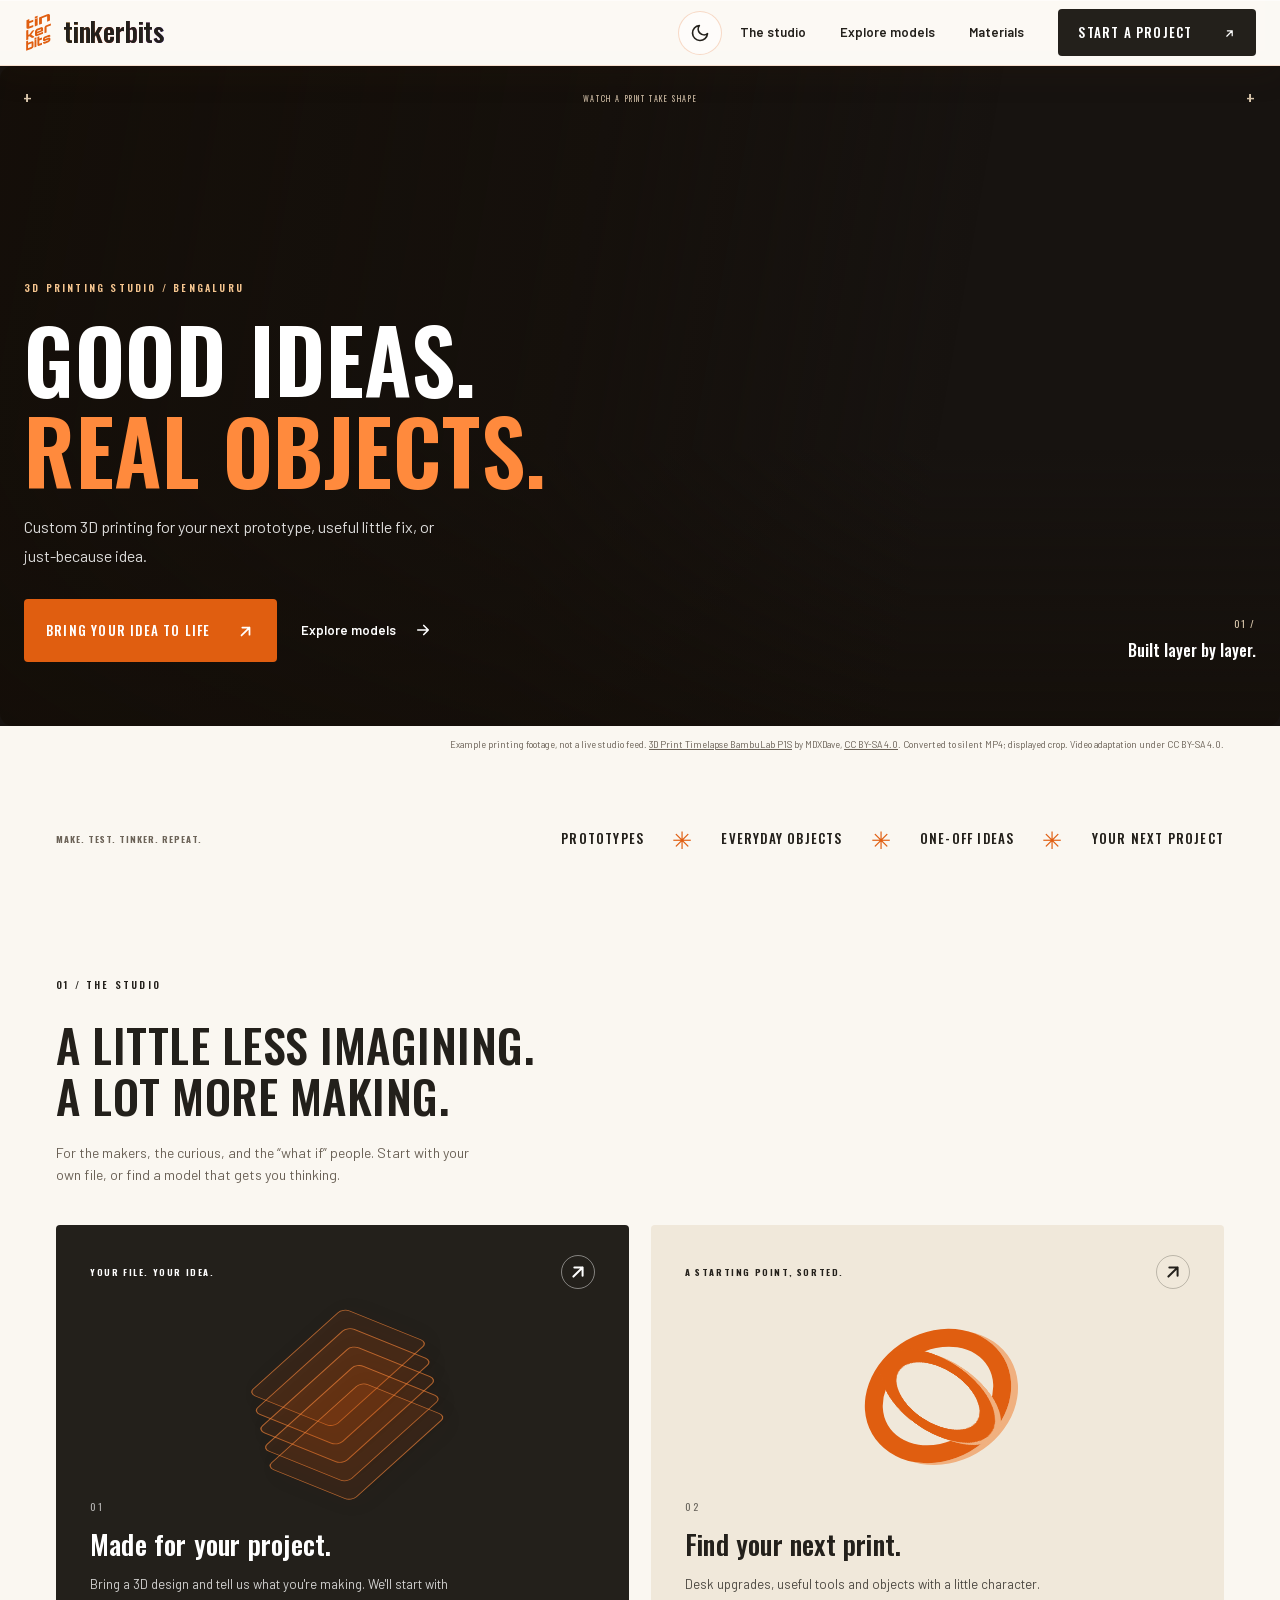
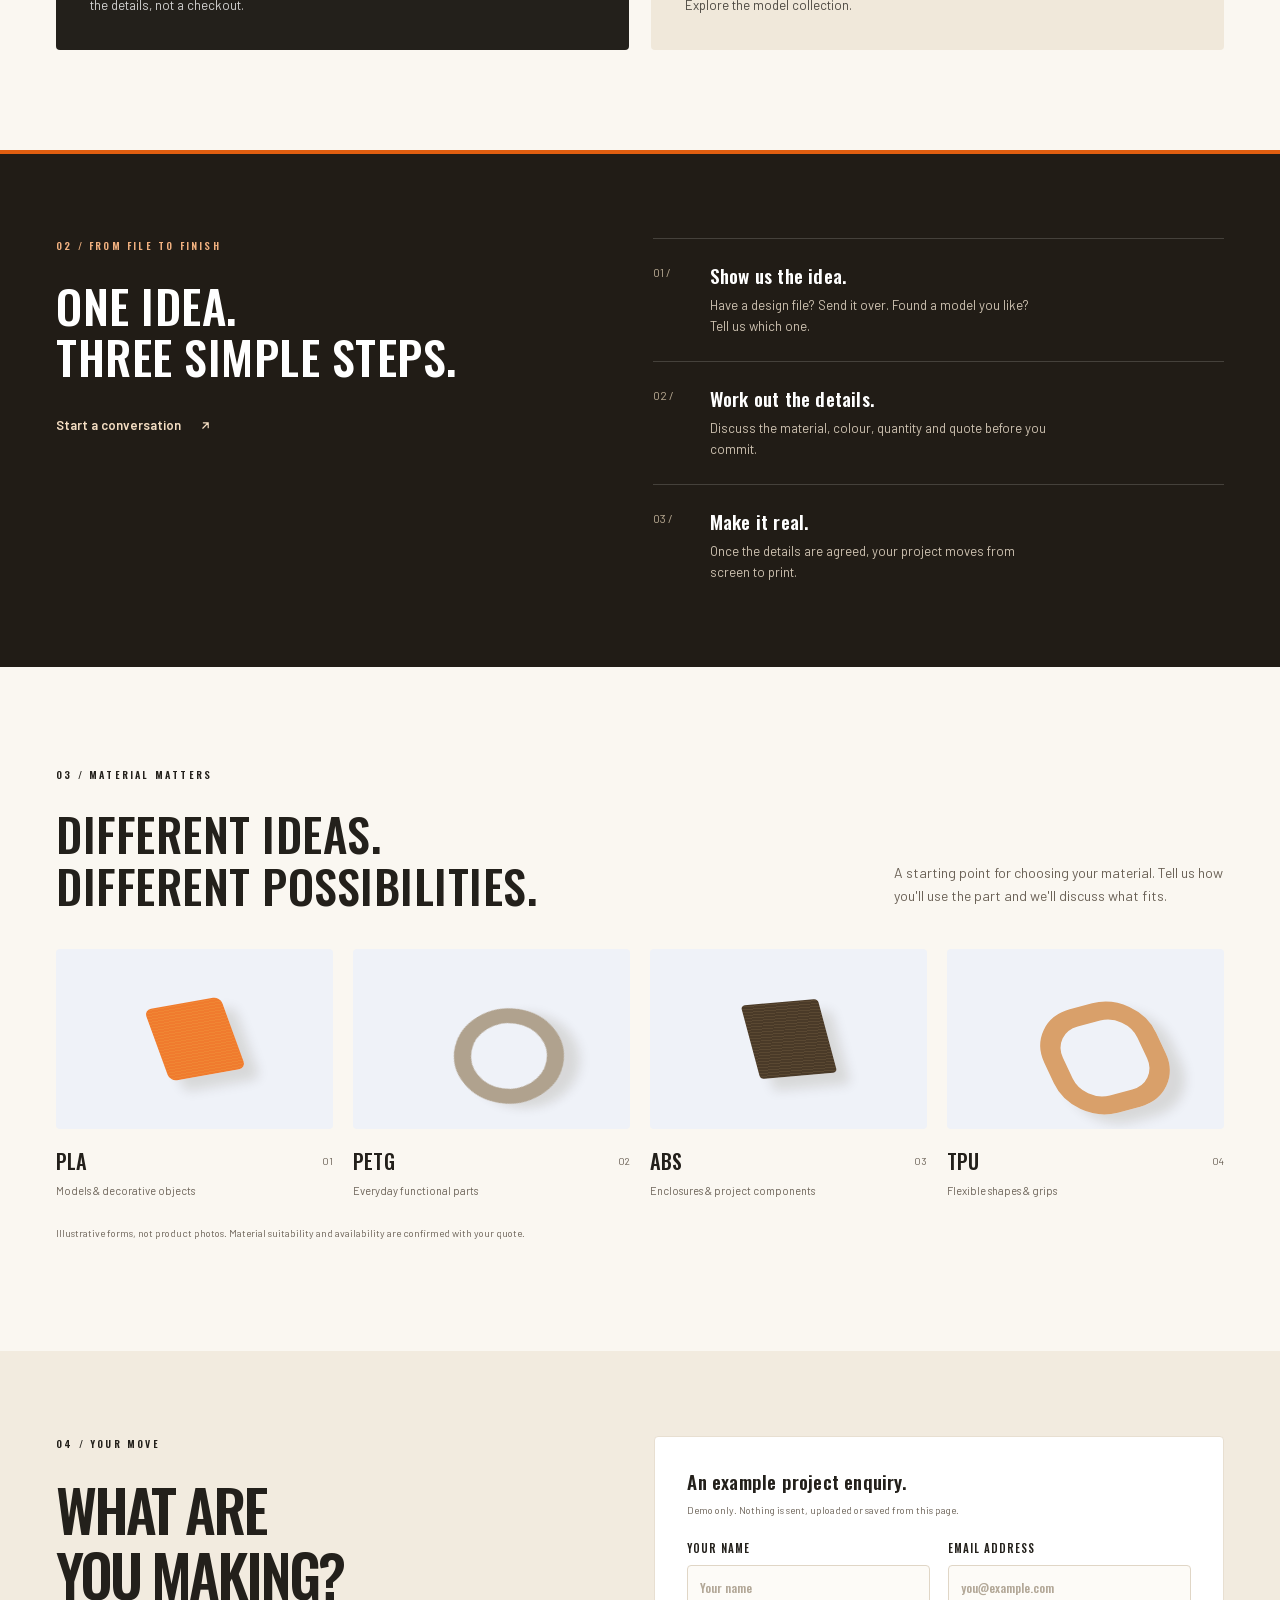
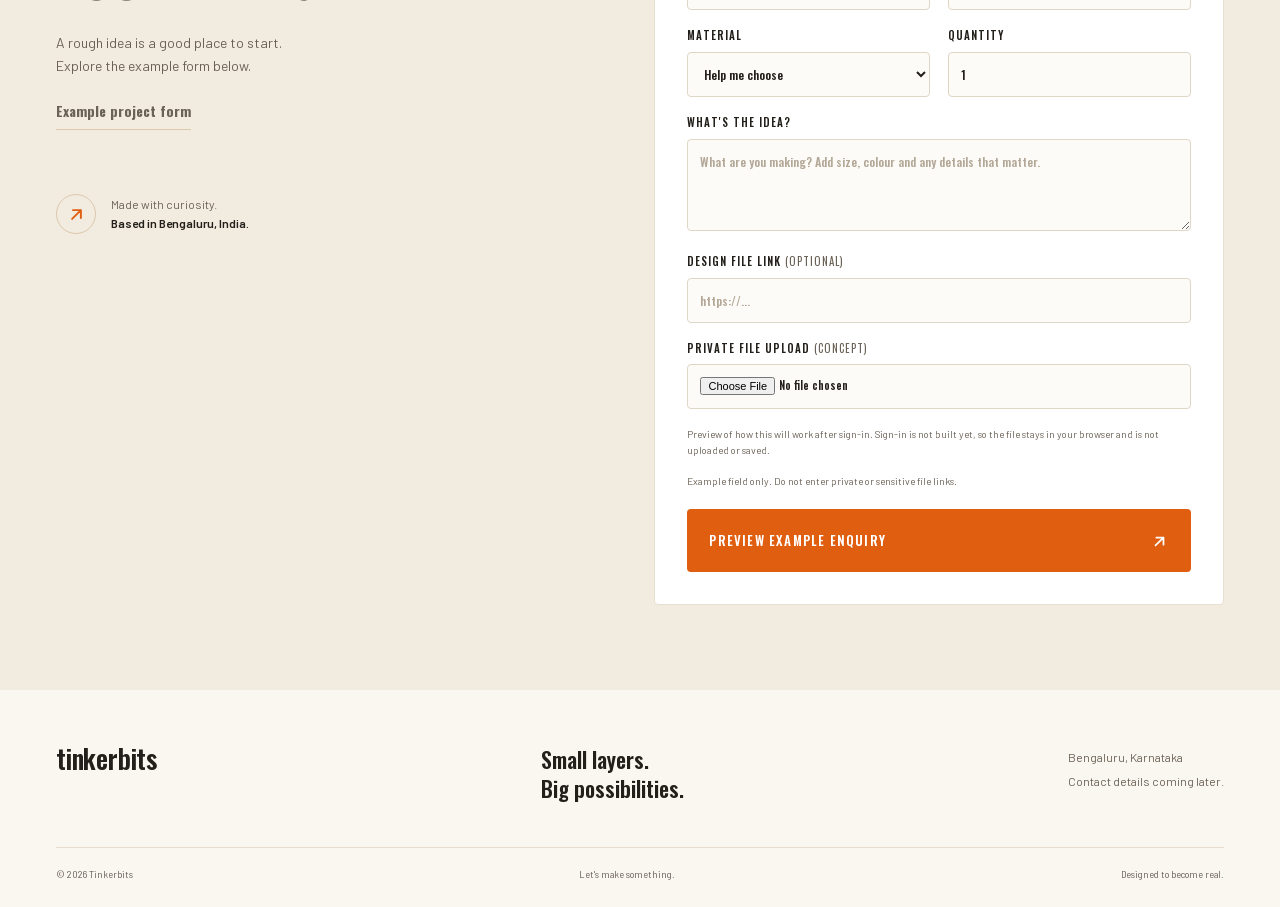
==== commit 16c0e45b: "Workshop identity: Oswald+Barlow fonts, full-width hero stage, warm palette" ====
--- a/index.html
+++ b/index.html
@@ -1,5 +1,5 @@
 <!doctype html> <html lang="en"> <head><!-- Font license notices:
-Copyright 2019 The Sora Project Authors (https://github.com/sora-xor/sora-font)
+Copyright 2019 The Oswald Project Authors (https://github.com/sora-xor/sora-font)
 
 This Font Software is licensed under the SIL Open Font License, Version 1.1.
 
@@ -93,7 +93,7 @@
 FROM, OUT OF THE USE OR INABILITY TO USE THE FONT SOFTWARE OR FROM
 OTHER DEALINGS IN THE FONT SOFTWARE.
 
-Copyright 2018 The Manrope Project Authors (https://github.com/googlefonts/manrope)
+Copyright 2018 The Barlow Project Authors (https://github.com/googlefonts/manrope)
 
 This Font Software is licensed under the SIL Open Font License, Version 1.1.
 This license is copied below, and is also available with a FAQ at:
@@ -187,16 +187,22 @@
 FROM, OUT OF THE USE OR INABILITY TO USE THE FONT SOFTWARE OR FROM
 OTHER DEALINGS IN THE FONT SOFTWARE.
 
---> <meta charset="utf-8" /> <meta name="viewport" content="width=device-width,initial-scale=1" /> <meta name="theme-color" content="#1555ed" /> <script>(function(){try{var t=localStorage.getItem('tb-theme');if(t!=='dark'&&t!=='light'){t=window.matchMedia('(prefers-color-scheme: dark)').matches?'dark':'light'}}catch(e){t='light'}document.documentElement.dataset.theme=t;var m=document.querySelector('meta[name="theme-color"]');if(m)m.setAttribute('content',t==='dark'?'#0b1220':'#fafbff')})()</script> <title>Tinkerbits | 3D printing in Bengaluru</title> <meta name="description" content="A 3D printing studio in Bengaluru. Bring your own design or explore model ideas for your next project." />  <style>@font-face {
-  font-family: Sora;
-  src: url("[data-uri]") format("truetype");
-  font-weight: 100 800;
+--> <meta charset="utf-8" /> <meta name="viewport" content="width=device-width,initial-scale=1" /> <meta name="theme-color" content="#e05e10" /> <script>(function(){try{var t=localStorage.getItem('tb-theme');if(t!=='dark'&&t!=='light'){t=window.matchMedia('(prefers-color-scheme: dark)').matches?'dark':'light'}}catch(e){t='light'}document.documentElement.dataset.theme=t;var m=document.querySelector('meta[name="theme-color"]');if(m)m.setAttribute('content',t==='dark'?'#16120e':'#faf7f1')})()</script> <title>Tinkerbits | 3D printing in Bengaluru</title> <meta name="description" content="A 3D printing studio in Bengaluru. Bring your own design or explore model ideas for your next project." />  <style>@font-face {
+  font-family: Oswald;
+  src: url("[data-uri]") format("woff2");
+  font-weight: 200 700;
   font-display: swap;
 }
 @font-face {
-  font-family: Manrope;
-  src: url("[data-uri]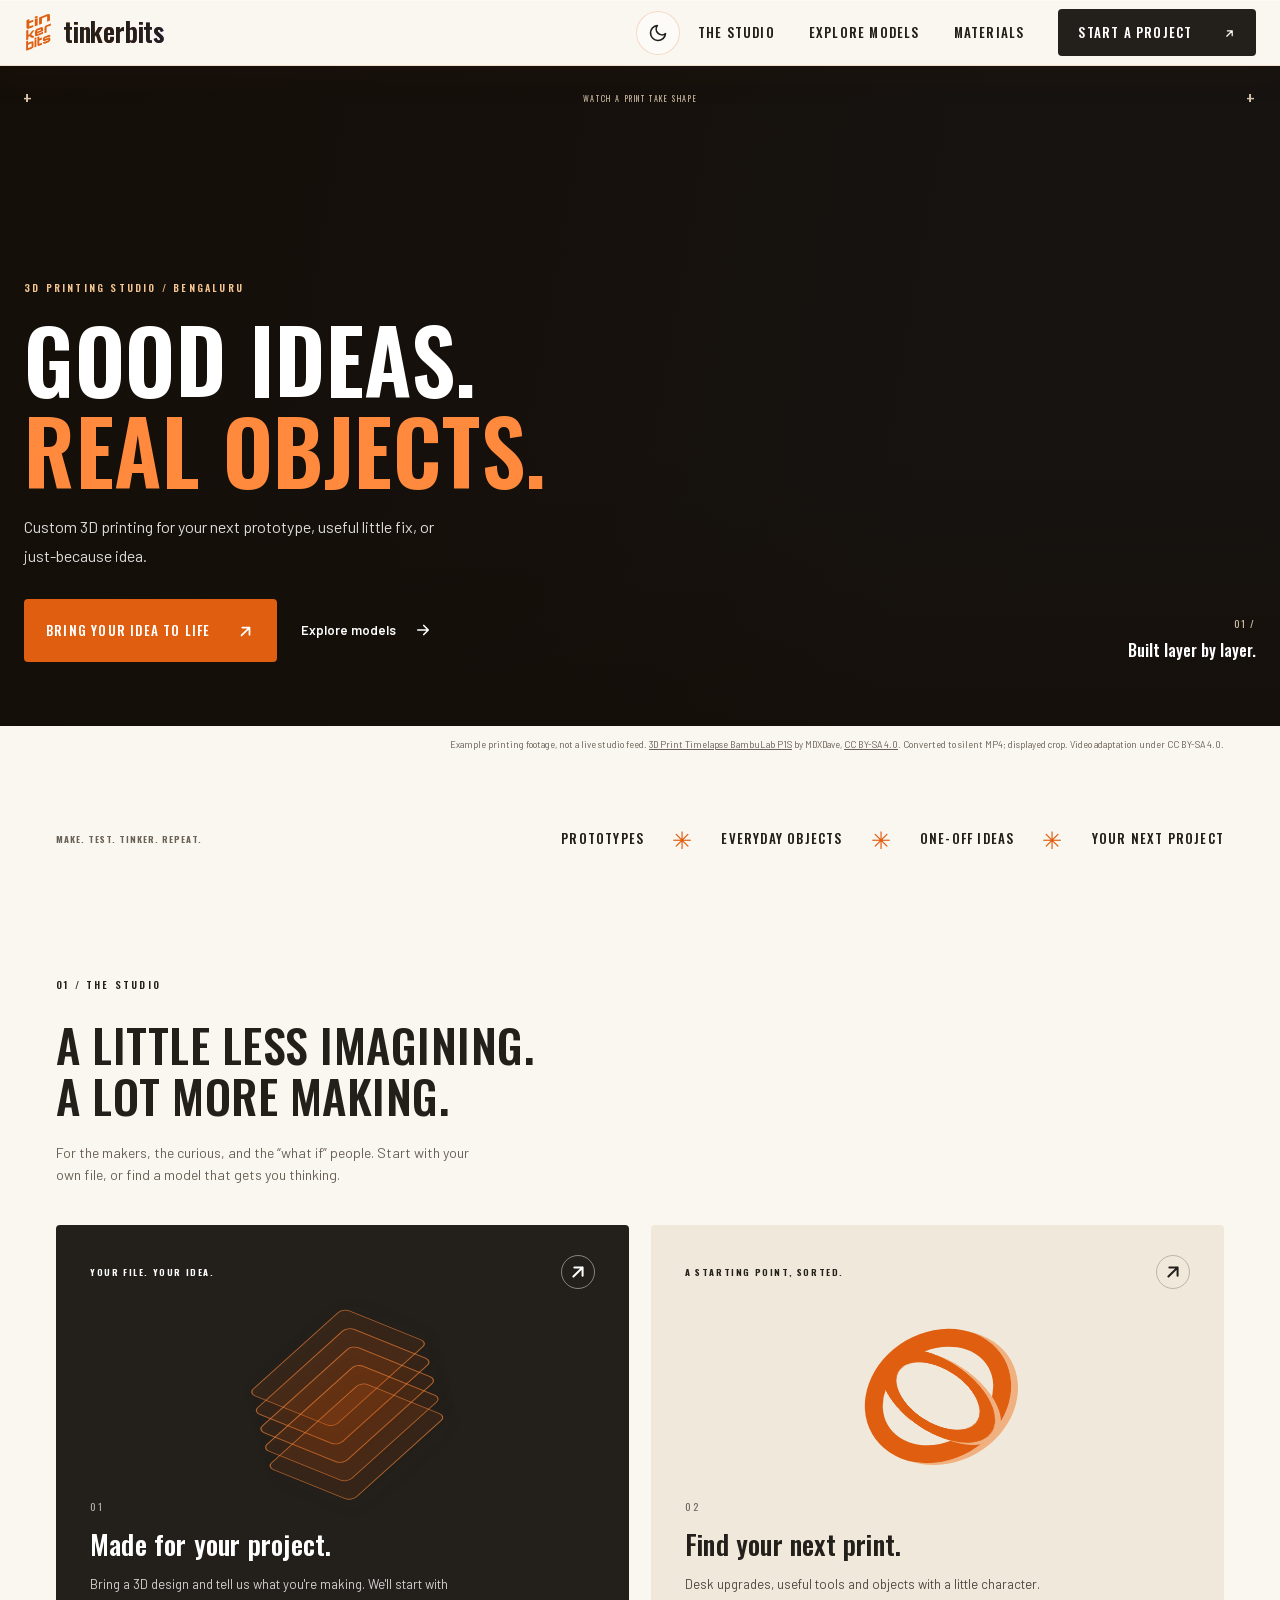
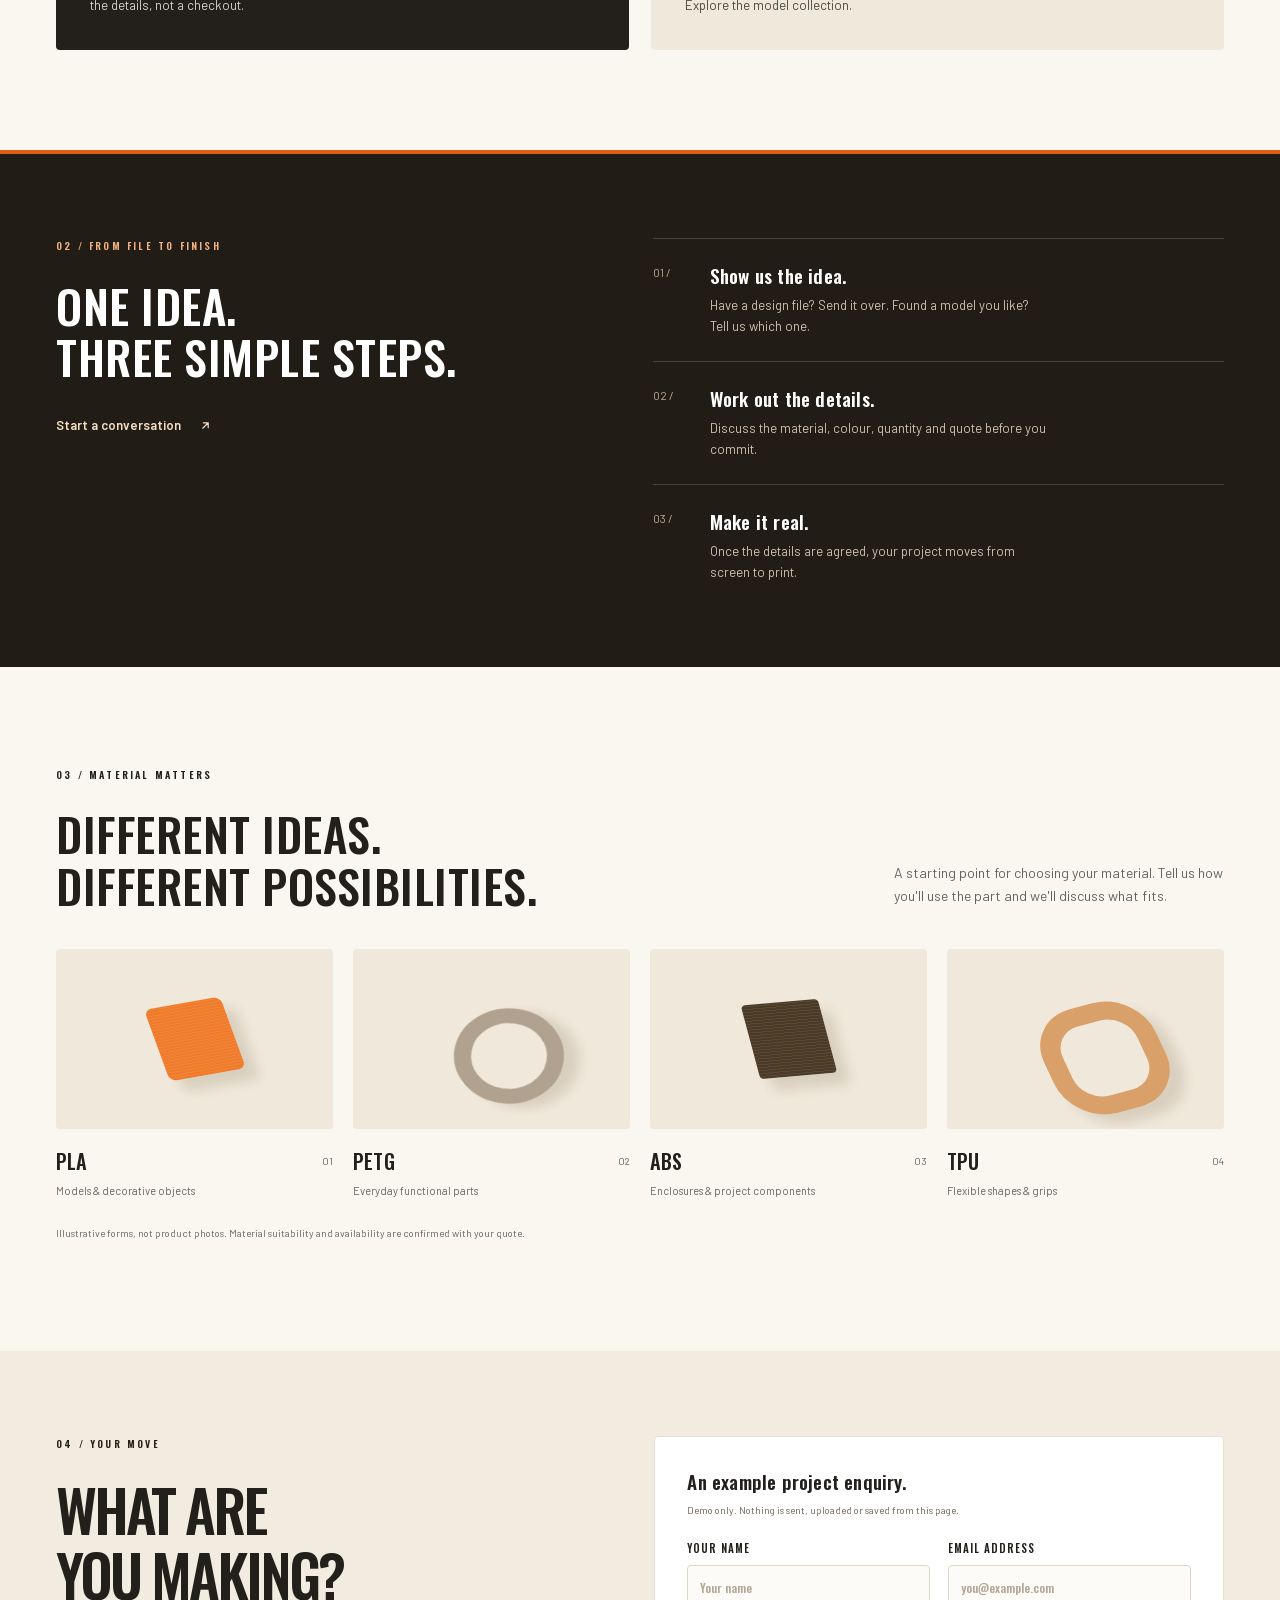
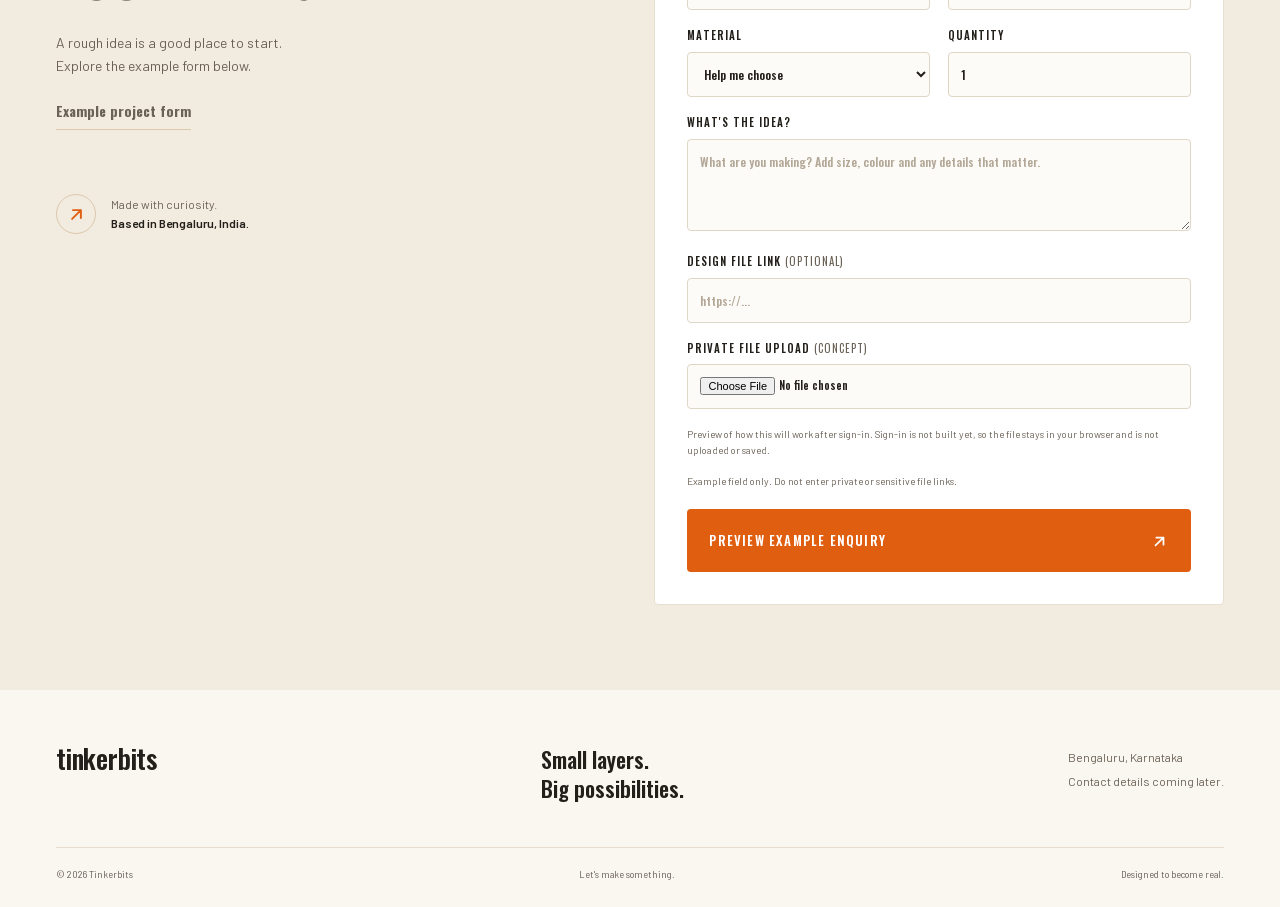
==== commit 0aa82545: "Bump to v33" ====
--- a/index.html
+++ b/index.html
@@ -1904,7 +1904,7 @@
 html[data-theme="dark"] .site-header .brand, html[data-theme="dark"] .site-header nav > a:not(.nav-cta), html[data-theme="dark"] .site-header .theme-toggle{text-shadow:0 0 6px rgba(8,14,30,.95), 0 0 14px rgba(8,14,30,.6)}
 html[data-theme="dark"] .site-header .menu-toggle{background:rgba(13,22,44,.66)}
 @supports ((backdrop-filter:url(#tb-liquid)) or (-webkit-backdrop-filter:url(#tb-liquid))){@media(max-width:760px){.site-header{background:linear-gradient(135deg,rgba(255,255,255,.30),rgba(255,244,232,.16))}}}
-</style>  <link rel="stylesheet" href="/polish.css?v=32"><link rel="icon" href="/favicon.svg?v=26" type="image/svg+xml"></head> <body>
+</style>  <link rel="stylesheet" href="/polish.css?v=33"><link rel="icon" href="/favicon.svg?v=26" type="image/svg+xml"></head> <body>
 <svg aria-hidden="true" focusable="false" width="0" height="0" style="position:absolute;width:0;height:0;overflow:hidden"><defs><filter id="tb-liquid" x="-5%" y="-5%" width="110%" height="110%" color-interpolation-filters="sRGB"><feImage href="[data-uri]" x="0" y="0" width="100%" height="100%" preserveAspectRatio="none" result="map"/><feDisplacementMap in="SourceGraphic" in2="map" scale="18" xChannelSelector="R" yChannelSelector="G" result="dispRed"/><feColorMatrix in="dispRed" type="matrix" values="1 0 0 0 0 0 0 0 0 0 0 0 0 0 0 0 0 0 1 0" result="red"/><feDisplacementMap in="SourceGraphic" in2="map" scale="22" xChannelSelector="R" yChannelSelector="G" result="dispGreen"/><feColorMatrix in="dispGreen" type="matrix" values="0 0 0 0 0 0 1 0 0 0 0 0 0 0 0 0 0 0 1 0" result="green"/><feDisplacementMap in="SourceGraphic" in2="map" scale="26" xChannelSelector="R" yChannelSelector="G" result="dispBlue"/><feColorMatrix in="dispBlue" type="matrix" values="0 0 0 0 0 0 0 0 0 0 0 0 1 0 0 0 0 0 1 0" result="blue"/><feBlend in="red" in2="green" mode="screen" result="rg"/><feBlend in="rg" in2="blue" mode="screen" result="rgb"/><feGaussianBlur in="rgb" stdDeviation="0.7"/></filter></defs></svg> <header class="site-header"> <a class="brand" href="/" aria-label="Tinkerbits home" ><span class="brand-mark"><svg class="tb-lg" viewBox="0.5 3.1 22.5 33.4" width="25" height="37" aria-hidden="true" focusable="false"><g class="tb-t"><g transform="translate(0 8.83) skewY(-21)"><path transform="translate(0.00 8.71)" d="M3.33 0Q2.65 0 2.1 -0.23Q1.55 -0.45 1.22 -0.82Q0.89 -1.19 0.89 -1.64V-8.51H3.44V-6.56H7.04V-4.83H3.44V-1.73Q3.44 -1.73 3.44 -1.73Q3.44 -1.73 3.44 -1.73H7.04V0H3.33Z"/><path transform="translate(7.54 8.71)" d="M0.87 0V-6.56H3.43V0ZM0.87 -6.97V-8.71H3.43V-6.97Z"/><path transform="translate(11.37 8.71)" d="M0.9 0V-6.56H8.31Q8.97 -6.56 9.53 -6.34Q10.08 -6.11 10.41 -5.74Q10.73 -5.37 10.73 -4.92V0H8.17V-4.83Q8.17 -4.83 8.17 -4.83Q8.17 -4.83 8.17 -4.83H3.46Q3.46 -4.83 3.46 -4.83Q3.46 -4.83 3.46 -4.83V0Z"/><path transform="translate(0.00 18.22)" d="M0.67 0V-8.71H2.55V-4.15H3.52L5.95 -6.56H7.85V-5.97L5.18 -3.28L7.85 -0.59V0H5.95L3.52 -2.41H2.55V0Z"/><path transform="translate(7.97 18.22)" d="M2.42 0Q1.93 0 1.53 -0.23Q1.12 -0.45 0.88 -0.82Q0.63 -1.19 0.63 -1.64V-4.92Q0.63 -5.37 0.88 -5.74Q1.12 -6.11 1.53 -6.34Q1.93 -6.56 2.42 -6.56H6.1Q6.59 -6.56 7 -6.34Q7.4 -6.11 7.64 -5.74Q7.88 -5.36 7.88 -4.92V-2.41H2.52V-1.73Q2.52 -1.73 2.52 -1.73Q2.52 -1.73 2.52 -1.73H7.88V0H2.42ZM2.52 -3.93H6V-4.83Q6 -4.83 6 -4.83Q6 -4.83 6 -4.83H2.52Q2.52 -4.83 2.52 -4.83Q2.52 -4.83 2.52 -4.83Z"/><path transform="translate(16.51 18.22)" d="M0.64 0V-4.92Q0.64 -5.37 0.89 -5.74Q1.14 -6.11 1.54 -6.34Q1.95 -6.56 2.44 -6.56H6.39V-4.83H2.53Q2.53 -4.83 2.53 -4.83Q2.53 -4.83 2.53 -4.83V0Z"/><path transform="translate(0.00 27.73)" d="M0.61 0V-8.71H2.34V-6.56H5.62Q6.07 -6.56 6.45 -6.34Q6.82 -6.11 7.04 -5.74Q7.26 -5.37 7.26 -4.92V-1.64Q7.26 -1.19 7.04 -0.82Q6.82 -0.45 6.45 -0.23Q6.07 0 5.62 0ZM2.34 -1.73H5.53Q5.53 -1.73 5.53 -1.73Q5.53 -1.73 5.53 -1.73V-4.83Q5.53 -4.83 5.53 -4.83Q5.53 -4.83 5.53 -4.83H2.34Q2.34 -4.83 2.34 -4.83Q2.34 -4.83 2.34 -4.83V-1.73Q2.34 -1.73 2.34 -1.73Q2.34 -1.73 2.34 -1.73Z"/><path transform="translate(7.55 27.73)" d="M0.59 0V-6.56H2.32V0ZM0.59 -6.97V-8.71H2.32V-6.97Z"/><path transform="translate(10.14 27.73)" d="M2.25 0Q1.79 0 1.42 -0.23Q1.05 -0.45 0.83 -0.82Q0.6 -1.19 0.6 -1.64V-8.51H2.33V-6.56H4.76V-4.83H2.33V-1.73Q2.33 -1.73 2.33 -1.73Q2.33 -1.73 2.33 -1.73H4.76V0H2.25Z"/><path transform="translate(15.24 27.73)" d="M2.18 0Q1.74 0 1.37 -0.23Q1 -0.45 0.77 -0.82Q0.54 -1.19 0.54 -1.64V-1.97H2.27V-1.73Q2.27 -1.73 2.27 -1.73Q2.27 -1.73 2.27 -1.73H5.46Q5.46 -1.73 5.46 -1.73Q5.46 -1.73 5.46 -1.73V-2.41Q5.46 -2.41 5.46 -2.41Q5.46 -2.41 5.46 -2.41H2.18Q1.74 -2.41 1.37 -2.64Q1 -2.86 0.77 -3.23Q0.54 -3.6 0.54 -4.05V-4.92Q0.54 -5.37 0.77 -5.74Q1 -6.11 1.37 -6.34Q1.74 -6.56 2.18 -6.56H5.55Q6.01 -6.56 6.38 -6.34Q6.75 -6.11 6.98 -5.74Q7.21 -5.37 7.21 -4.92V-4.59H5.46V-4.83Q5.46 -4.83 5.46 -4.83Q5.46 -4.83 5.46 -4.83H2.27Q2.27 -4.83 2.27 -4.83Q2.27 -4.83 2.27 -4.83V-4.15Q2.27 -4.15 2.27 -4.15Q2.27 -4.15 2.27 -4.15H5.55Q6.01 -4.15 6.38 -3.93Q6.75 -3.7 6.98 -3.33Q7.21 -2.96 7.21 -2.51V-1.64Q7.21 -1.19 6.98 -0.82Q6.75 -0.45 6.38 -0.23Q6.01 0 5.55 0H2.18Z"/></g></g><g class="tb-x"><rect x="-10" y="-1.35" width="20" height="2.7" transform="translate(11.75 19.8) rotate(45)"/><rect x="-10" y="-1.35" width="20" height="2.7" transform="translate(11.75 19.8) rotate(-45)"/></g></svg></span>tinkerbits<span class="brand-dot" >.</span ></a><button class="theme-toggle" id="theme-toggle" type="button" aria-label="Switch to dark mode" aria-pressed="false"><span class="theme-icon" aria-hidden="true"><svg viewBox="0 0 24 24" width="13" height="13" fill="none" stroke="currentColor" stroke-width="2" stroke-linecap="round" stroke-linejoin="round" aria-hidden="true"><path d="M21 12.79A9 9 0 1 1 11.21 3 7 7 0 0 0 21 12.79z"/></svg></span><span class="theme-label">Dark</span></button><button class="menu-toggle" aria-label="Open navigation" aria-expanded="false" aria-controls="navigation" > Menu <span>+</span> </button> <nav id="navigation"> <a href="/#studio">The studio</a><a href="/models">Explore models</a><a href="/#materials">Materials</a><a class="nav-cta" href="/#quote" >Start a project <span>↗</span></a> </nav> </header> <main> <section class="hero">
   <div class="hero-visual">
     <div class="visual-top"><span class="tiny-cross">+</span><span>WATCH A PRINT TAKE SHAPE</span><span class="tiny-cross">+</span></div>
@@ -1947,4 +1947,4 @@
 document.getElementById("year").textContent = new Date().getFullYear();
 const form = document.getElementById('quote-form');
 if(form){const model=new URLSearchParams(location.search).get('model');if(model)form.elements.details.value='Example project: '+model;form.addEventListener('submit',e=>{e.preventDefault();document.querySelector('.form-status').textContent='Demo only. Nothing was sent, uploaded or saved.';});}
-</script><script>const vid=document.getElementById('printer-video');const motion=matchMedia('(prefers-reduced-motion: reduce)');const toggle=document.querySelector('.video-toggle');const sync=()=>{toggle.textContent=vid.paused?'Play ▶':'Pause ▮▮';toggle.setAttribute('aria-label',vid.paused?'Play printer video':'Pause printer video')};if(motion.matches){vid.autoplay=false;vid.pause()}toggle.addEventListener('click',()=>{if(vid.paused)vid.play().catch(()=>{});else vid.pause()});vid.addEventListener('play',sync);vid.addEventListener('pause',sync);motion.addEventListener('change',e=>{if(e.matches)vid.pause()});sync();</script><script>(function(){var btn=document.getElementById('theme-toggle');if(!btn)return;var meta=document.querySelector('meta[name="theme-color"]');function apply(t){document.documentElement.dataset.theme=t;if(meta)meta.setAttribute('content',t==='dark'?'#16120e':'#faf7f1');var d=t==='dark';btn.setAttribute('aria-pressed',String(d));btn.setAttribute('aria-label',d?'Switch to light mode':'Switch to dark mode');btn.querySelector('.theme-icon').innerHTML=d?'<svg viewBox="0 0 24 24" width="13" height="13" fill="none" stroke="currentColor" stroke-width="2" stroke-linecap="round" stroke-linejoin="round" aria-hidden="true"><circle cx="12" cy="12" r="4"/><path d="M12 2v2M12 20v2M4.93 4.93l1.41 1.41M17.66 17.66l1.41 1.41M2 12h2M20 12h2M4.93 19.07l1.41-1.41M17.66 6.34l1.41-1.41"/></svg>':'<svg viewBox="0 0 24 24" width="13" height="13" fill="none" stroke="currentColor" stroke-width="2" stroke-linecap="round" stroke-linejoin="round" aria-hidden="true"><path d="M21 12.79A9 9 0 1 1 11.21 3 7 7 0 0 0 21 12.79z"/></svg>';btn.querySelector('.theme-label').textContent=d?'Light':'Dark'}btn.addEventListener('click',function(){var t=document.documentElement.dataset.theme==='dark'?'light':'dark';try{localStorage.setItem('tb-theme',t)}catch(e){}apply(t)});apply(document.documentElement.dataset.theme==='dark'?'dark':'light')})()</script><script src="/polish.js?v=32" defer></script></body> </html> 
+</script><script>const vid=document.getElementById('printer-video');const motion=matchMedia('(prefers-reduced-motion: reduce)');const toggle=document.querySelector('.video-toggle');const sync=()=>{toggle.textContent=vid.paused?'Play ▶':'Pause ▮▮';toggle.setAttribute('aria-label',vid.paused?'Play printer video':'Pause printer video')};if(motion.matches){vid.autoplay=false;vid.pause()}toggle.addEventListener('click',()=>{if(vid.paused)vid.play().catch(()=>{});else vid.pause()});vid.addEventListener('play',sync);vid.addEventListener('pause',sync);motion.addEventListener('change',e=>{if(e.matches)vid.pause()});sync();</script><script>(function(){var btn=document.getElementById('theme-toggle');if(!btn)return;var meta=document.querySelector('meta[name="theme-color"]');function apply(t){document.documentElement.dataset.theme=t;if(meta)meta.setAttribute('content',t==='dark'?'#16120e':'#faf7f1');var d=t==='dark';btn.setAttribute('aria-pressed',String(d));btn.setAttribute('aria-label',d?'Switch to light mode':'Switch to dark mode');btn.querySelector('.theme-icon').innerHTML=d?'<svg viewBox="0 0 24 24" width="13" height="13" fill="none" stroke="currentColor" stroke-width="2" stroke-linecap="round" stroke-linejoin="round" aria-hidden="true"><circle cx="12" cy="12" r="4"/><path d="M12 2v2M12 20v2M4.93 4.93l1.41 1.41M17.66 17.66l1.41 1.41M2 12h2M20 12h2M4.93 19.07l1.41-1.41M17.66 6.34l1.41-1.41"/></svg>':'<svg viewBox="0 0 24 24" width="13" height="13" fill="none" stroke="currentColor" stroke-width="2" stroke-linecap="round" stroke-linejoin="round" aria-hidden="true"><path d="M21 12.79A9 9 0 1 1 11.21 3 7 7 0 0 0 21 12.79z"/></svg>';btn.querySelector('.theme-label').textContent=d?'Light':'Dark'}btn.addEventListener('click',function(){var t=document.documentElement.dataset.theme==='dark'?'light':'dark';try{localStorage.setItem('tb-theme',t)}catch(e){}apply(t)});apply(document.documentElement.dataset.theme==='dark'?'dark':'light')})()</script><script src="/polish.js?v=33" defer></script></body> </html> 
--- a/polish.css
+++ b/polish.css
@@ -298,3 +298,14 @@
 
 /* Dark-theme hero overlay stays readable */
 html[data-theme="dark"] .hero-visual:after{background:linear-gradient(100deg,rgba(12,9,6,.9) 0%,rgba(12,9,6,.5) 44%,rgba(12,9,6,0) 72%),linear-gradient(0deg,rgba(12,9,6,.6),transparent 42%)}
+
+/* v33: workshop follow-ups - nav links in Oswald capitals, stronger paper tint behind the light bar
+   (content behind the clear glass was colliding with nav text), square hero scrim corners,
+   warm material swatch backgrounds, warm dark borders on the quote links, warm mobile menu panel. */
+.site-header nav{font-family:Oswald,sans-serif;text-transform:uppercase;letter-spacing:1.2px;font-weight:550}
+html:not([data-theme="dark"]) .site-header:not([data-over="dark"]){background:rgba(250,247,241,.5)}
+.hero-visual:after{border-radius:0}
+.material-object{background:#f0e8da}
+html[data-theme="dark"] .contact-email,html[data-theme="dark"] .location>span{border-color:#4d4234}
+@media(max-width:760px){.site-header nav{background:#fdfbf7}}
+html[data-theme="dark"] .material-object{background:#221c15}
